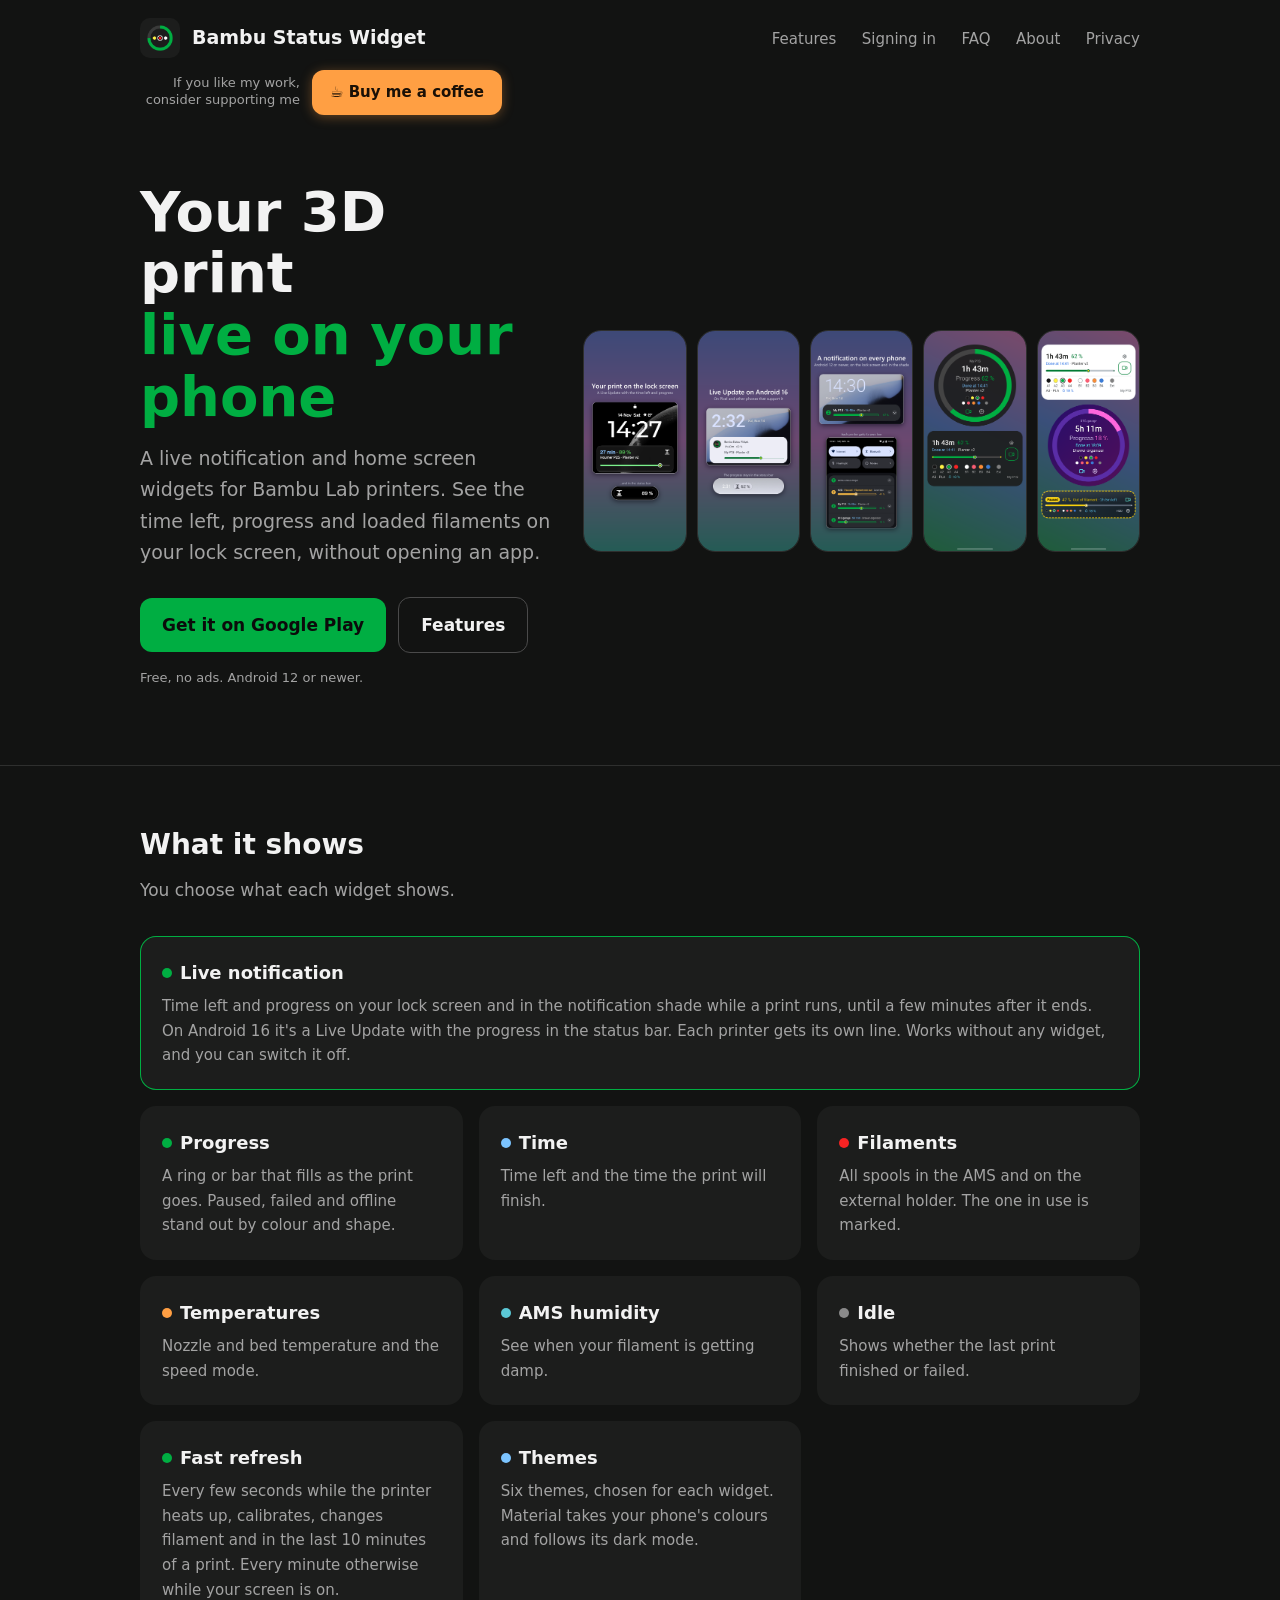
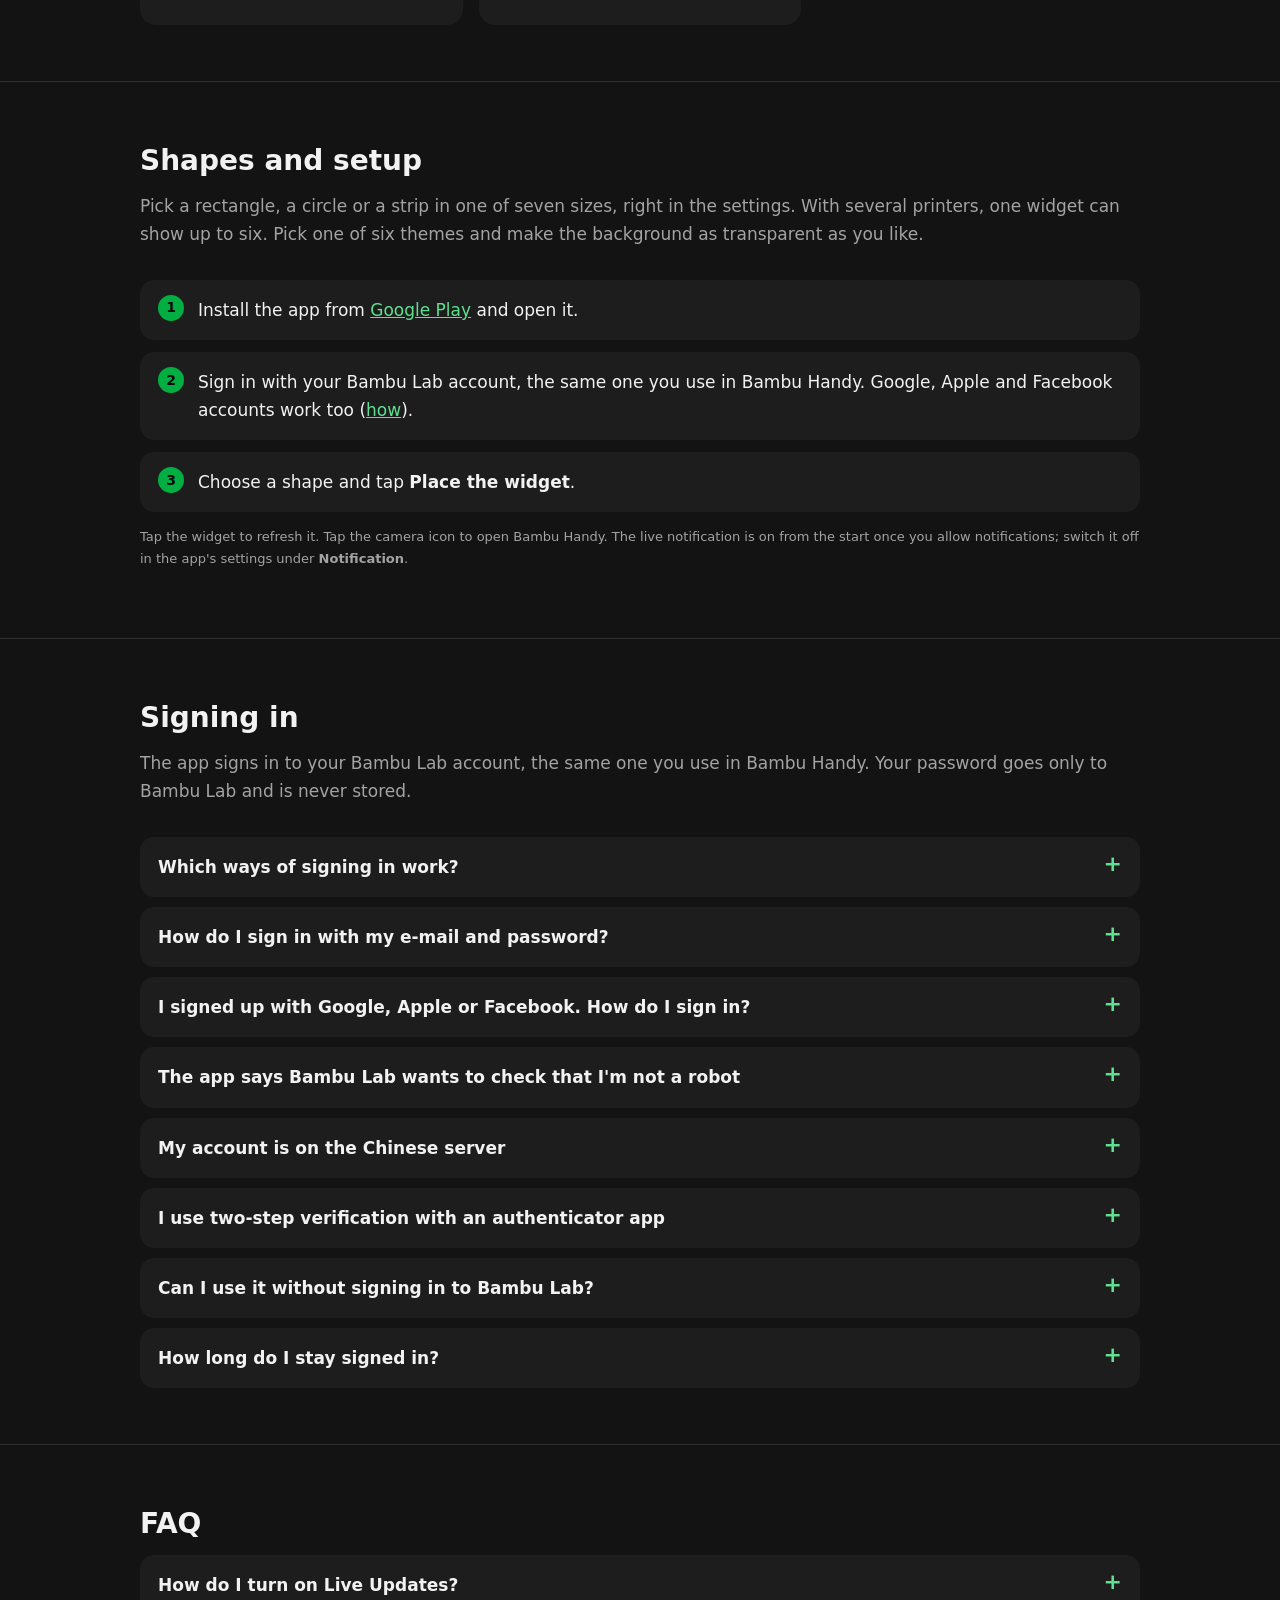
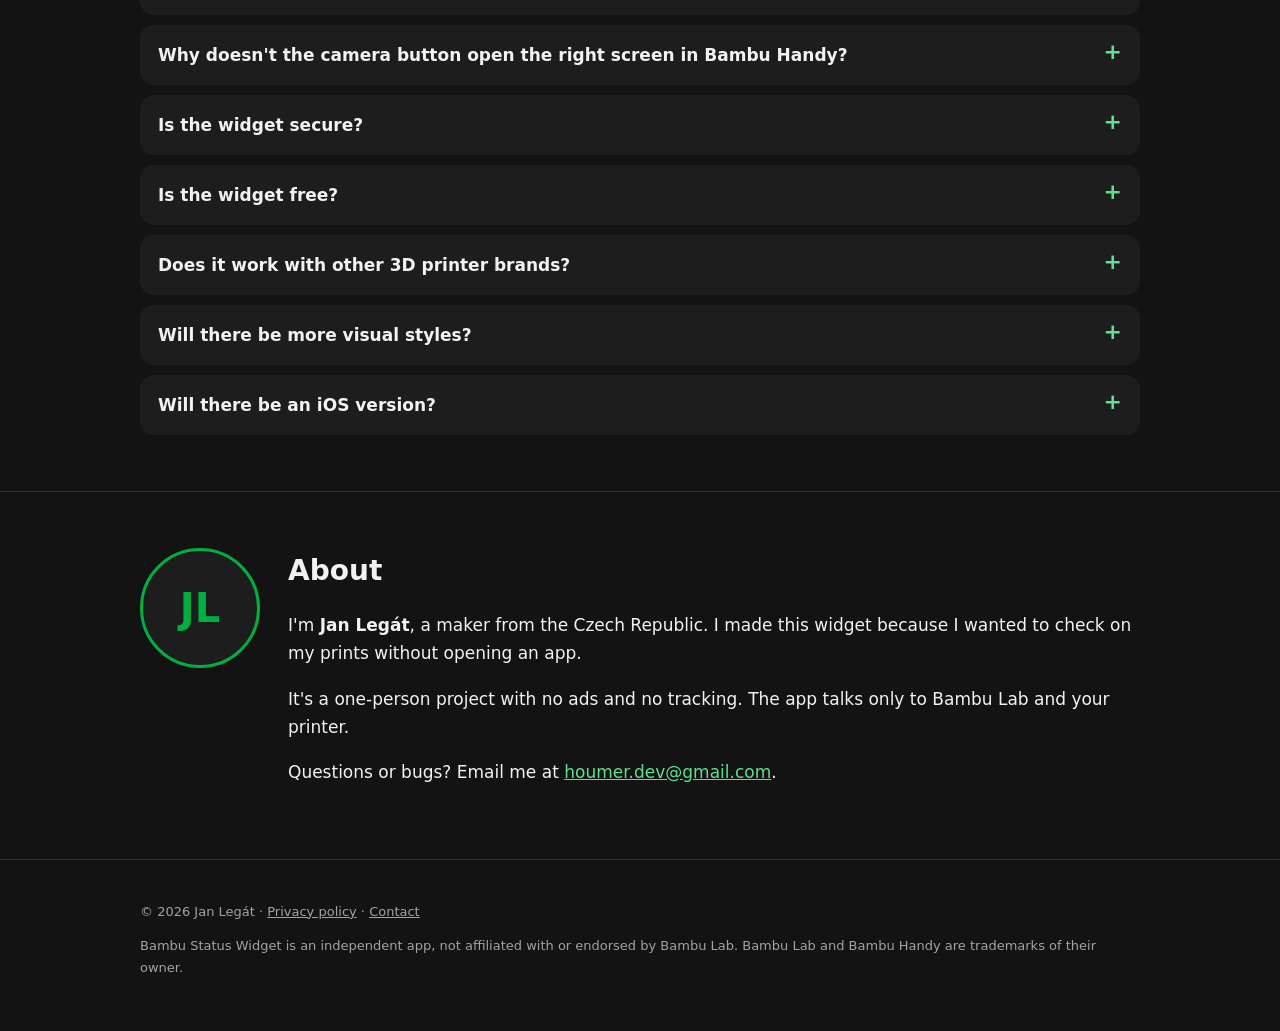
==== index.html @ a1501db0 "Add Signing in FAQ: password, Google/Apple/Facebook code, robot check, China server, home Wi-Fi Co-A" ====
<!doctype html>
<html lang="en">
<head>
  <meta charset="utf-8">
  <meta name="viewport" content="width=device-width, initial-scale=1">
  <title>Bambu Status Widget | Android widget for Bambu Lab printers</title>
  <meta name="description" content="Follow your Bambu Lab print live on your Android lock screen and home screen: time left, progress, filaments and AMS humidity.">
  <link rel="icon" href="assets/icon.png">
  <link rel="stylesheet" href="style.css">
</head>
<body>
  <div class="wrap">
    <header class="top">
      <a class="brand" href="#"><img src="assets/icon.png" alt="">Bambu Status Widget</a>
      <nav>
        <a href="#features">Features</a>
        <a href="#sign-in">Signing in</a>
        <a href="#faq">FAQ</a>
        <a href="#about">About</a>
        <a href="privacy.html">Privacy</a>
      </nav>
      <div class="support">
        <span>If you like my work, consider supporting me</span>
        <a class="coffee" href="https://ko-fi.com/houmer" title="Ko-fi: pay by card or PayPal, no account needed">☕ Buy me a coffee</a>
      </div>
    </header>

    <div class="hero">
      <div>
        <h1>Your 3D print<br><span>live on your phone</span></h1>
        <p class="lead">A live notification and home screen widgets for Bambu Lab printers. See the time left, progress and loaded filaments on your lock screen, without opening an app.</p>
        <div class="badge-row">
          <a class="btn" href="https://play.google.com/store/apps/details?id=app.bambuwidget">Get it on Google Play</a>
          <a class="btn ghost" href="#features">Features</a>
        </div>
        <p class="note">Free, no ads. Android 12 or newer.</p>
      </div>
      <div class="shots">
        <img src="assets/screen-1.png" alt="Lock screen with a Live Update: time left, percent, printer and job name, and a progress bar; the percent also shows in the status bar">
        <img src="assets/screen-2.png" alt="Live Update on an Android 16 Pixel lock screen, and the percent in the status bar">
        <img src="assets/screen-3.png" alt="The notification on a lock screen, and the notification shade with a line for each printing printer">
        <img src="assets/screen-4.png" alt="Round widget with a progress ring, time left and filament dots, and a rectangle widget with AMS slots and humidity">
        <img src="assets/screen-7.png" alt="Daylight rectangle widget, Neon round widget and a paused strip in Liquid">
      </div>
    </div>
  </div>

  <section id="features">
    <div class="wrap">
      <h2>What it shows</h2>
      <p class="sub">You choose what each widget shows.</p>
      <div class="grid">
        <div class="card wide"><h3><span class="dot" style="background:var(--green)"></span>Live notification</h3><p>Time left and progress on your lock screen and in the notification shade while a print runs, until a few minutes after it ends. On Android 16 it's a Live Update with the progress in the status bar. Each printer gets its own line. Works without any widget, and you can switch it off.</p></div>
        <div class="card"><h3><span class="dot" style="background:var(--green)"></span>Progress</h3><p>A ring or bar that fills as the print goes. Paused, failed and offline stand out by colour and shape.</p></div>
        <div class="card"><h3><span class="dot" style="background:var(--blue)"></span>Time</h3><p>Time left and the time the print will finish.</p></div>
        <div class="card"><h3><span class="dot" style="background:#f72323"></span>Filaments</h3><p>All spools in the AMS and on the external holder. The one in use is marked.</p></div>
        <div class="card"><h3><span class="dot" style="background:var(--orange)"></span>Temperatures</h3><p>Nozzle and bed temperature and the speed mode.</p></div>
        <div class="card"><h3><span class="dot" style="background:var(--cyan)"></span>AMS humidity</h3><p>See when your filament is getting damp.</p></div>
        <div class="card"><h3><span class="dot" style="background:#8a8a8a"></span>Idle</h3><p>Shows whether the last print finished or failed.</p></div>
        <div class="card"><h3><span class="dot" style="background:var(--green)"></span>Fast refresh</h3><p>Every few seconds while the printer heats up, calibrates, changes filament and in the last 10 minutes of a print. Every minute otherwise while your screen is on.</p></div>
        <div class="card"><h3><span class="dot" style="background:var(--blue)"></span>Themes</h3><p>Six themes, chosen for each widget. Material takes your phone's colours and follows its dark mode.</p></div>
      </div>
    </div>
  </section>

  <section>
    <div class="wrap">
      <h2>Shapes and setup</h2>
      <p class="sub">Pick a rectangle, a circle or a strip in one of seven sizes, right in the settings. With several printers, one widget can show up to six. Pick one of six themes and make the background as transparent as you like.</p>
      <ol class="steps">
        <li>Install the app from <a href="https://play.google.com/store/apps/details?id=app.bambuwidget">Google Play</a> and open it.</li>
        <li>Sign in with your Bambu Lab account, the same one you use in Bambu Handy. Google, Apple and Facebook accounts work too (<a href="#sign-in">how</a>).</li>
        <li>Choose a shape and tap <b>Place the widget</b>.</li>
      </ol>
      <p class="note">Tap the widget to refresh it. Tap the camera icon to open Bambu Handy. The live notification is on from the start once you allow notifications; switch it off in the app's settings under <b>Notification</b>.</p>
    </div>
  </section>

  <section id="sign-in">
    <div class="wrap">
      <h2>Signing in</h2>
      <p class="sub">The app signs in to your Bambu Lab account, the same one you use in Bambu Handy. Your password goes only to Bambu Lab and is never stored.</p>
      <div class="faq">
        <details>
          <summary>Which ways of signing in work?</summary>
          <p>All Bambu Lab accounts work:</p>
          <ul>
            <li>an account with an e-mail and password,</li>
            <li>an account made with Google, Apple or Facebook (you sign in with a code sent by e-mail),</li>
            <li>an account on the Chinese server (bambulab.cn).</li>
          </ul>
          <p>You can also skip the account and connect straight to your printer over your home Wi-Fi.</p>
        </details>
        <details>
          <summary>How do I sign in with my e-mail and password?</summary>
          <p>Enter your account e-mail and password and tap <b>Sign in</b>. Sometimes Bambu Lab also sends a verification code to your e-mail. Enter it in the field that appears and tap <b>Sign in</b> again.</p>
        </details>
        <details>
          <summary>I signed up with Google, Apple or Facebook. How do I sign in?</summary>
          <p>Enter the e-mail of your Bambu Lab account and leave the password empty. Tap <b>Sign in</b> and Bambu Lab sends a code to that e-mail. Enter the code and tap <b>Sign in</b> again. No code? Check your spam folder or tap <b>Resend code</b>.</p>
          <p>If you used Apple's <i>Hide My Email</i>, your account e-mail is the one ending in privaterelay.appleid.com. The code still arrives in your normal inbox.</p>
        </details>
        <details>
          <summary>The app says Bambu Lab wants to check that I'm not a robot</summary>
          <p>Bambu Lab sometimes asks for this check after several sign-ins, and only their own page can show it. Tap <b>Sign in on Bambu Lab's page</b> and sign in there; it brings you back to the app when you're done. The check usually stops by itself after a few hours, too.</p>
          <p>The Google, Apple and Facebook buttons don't work on that page inside an app. If your account was made with one of them, open <a href="https://bambulab.com">bambulab.com</a> in your browser, sign in the usual way and set a password in your account settings. Then sign in on Bambu Lab's page with your e-mail and that password.</p>
        </details>
        <details>
          <summary>My account is on the Chinese server</summary>
          <p>Tick <b>Account on the Chinese server (bambulab.cn)</b> before you tap <b>Sign in</b>.</p>
        </details>
        <details>
          <summary>I use two-step verification with an authenticator app</summary>
          <p>The app doesn't support authenticator codes yet. Until it does, you can connect over your home Wi-Fi instead (see below).</p>
        </details>
        <details>
          <summary>Can I use it without signing in to Bambu Lab?</summary>
          <p>Yes. Open <b>Printer IP and access code</b> in the app and enter your printer's IP address, serial number and access code. You'll find the IP and access code on the printer under <b>Settings → WLAN</b>. Then tap <b>Save backup and test</b>.</p>
          <p>The widget then updates only when your phone is on the same Wi-Fi as the printer. If you're signed in too, this is a backup for when the cloud can't be reached.</p>
        </details>
        <details>
          <summary>How long do I stay signed in?</summary>
          <p>About three months. When Bambu Lab's sign-in runs out, the app asks you to sign in again. The sign-in token stays encrypted on your phone, and <b>Sign out</b> removes it together with your printer details.</p>
        </details>
      </div>
    </div>
  </section>

  <section id="faq">
    <div class="wrap">
      <h2>FAQ</h2>
      <div class="faq">
        <details>
          <summary>How do I turn on Live Updates?</summary>
          <p>Live Updates need Android 16 and a phone that shows them. Open the phone's settings, then <b>Notifications</b>, <b>Bambu Status Widget</b>, and allow <b>Live Updates</b> (the name differs a little between phone makers). Other phones get the regular live notification.</p>
        </details>
        <details>
          <summary>Why doesn't the camera button open the right screen in Bambu Handy?</summary>
          <p>Open the Bambu Handy settings and set <b>Home Page</b> to <b>Devices</b>.</p>
        </details>
        <details>
          <summary>Is the widget secure?</summary>
          <p>Yes. You sign in to Bambu Lab, just as in Bambu Handy. Your password goes only to Bambu Lab and is never stored. The app keeps only the sign-in token that Bambu Lab sends back, and it is encrypted on your phone. Nothing is sent to me or anyone else.</p>
        </details>
        <details>
          <summary>Is the widget free?</summary>
          <p>Yes, and it will stay free. If you like it, please consider supporting further development.</p>
          <p><a class="coffee" href="https://ko-fi.com/houmer" title="Ko-fi: pay by card or PayPal, no account needed">☕ Buy me a coffee</a></p>
        </details>
        <details>
          <summary>Does it work with other 3D printer brands?</summary>
          <p>No, the widget is made only for Bambu Lab printers.</p>
        </details>
        <details>
          <summary>Will there be more visual styles?</summary>
          <p>There are six themes now: Classic, Daylight, Material, Liquid, Neon and Candy. Material uses your phone's own colours; Material and Liquid (frosted glass) follow the phone's dark mode.</p>
        </details>
        <details>
          <summary>Will there be an iOS version?</summary>
          <p>No, sorry.</p>
        </details>
      </div>
    </div>
  </section>

  <section id="about">
    <div class="wrap about">
      <!-- Replace the initials with a photo: <img class="avatar" src="assets/jan.jpg" alt="Jan Legát"> -->
      <div class="avatar" aria-hidden="true">JL</div>
      <div>
        <h2>About</h2>
        <p>I'm <b>Jan Legát</b>, a maker from the Czech Republic. I made this widget because I wanted to check on my prints without opening an app.</p>
        <p>It's a one-person project with no ads and no tracking. The app talks only to Bambu Lab and your printer.</p>
        <p>Questions or bugs? Email me at <a href="mailto:houmer.dev@gmail.com">houmer.dev@gmail.com</a>.</p>
      </div>
    </div>
  </section>

  <footer>
    <div class="wrap">
      <p>© 2026 Jan Legát · <a href="privacy.html">Privacy policy</a> · <a href="mailto:houmer.dev@gmail.com">Contact</a></p>
      <p>Bambu Status Widget is an independent app, not affiliated with or endorsed by Bambu Lab. Bambu Lab and Bambu Handy are trademarks of their owner.</p>
    </div>
  </footer>
</body>
</html>
---- style.css ----
:root {
  --bg: #121312;
  --card: #1c1d1c;
  --line: #2e2f2e;
  --text: #f2f2f2;
  --dim: #a3a3a3;
  --green: #00ae42;
  --green-soft: #5ee08f;
  --blue: #7cc4ff;
  --orange: #ff9f43;
  --cyan: #5bc8d6;
}

* { box-sizing: border-box; }

body {
  margin: 0;
  background: var(--bg);
  color: var(--text);
  font: 17px/1.65 system-ui, -apple-system, "Segoe UI", Roboto, sans-serif;
}

a { color: var(--green-soft); }

.wrap { max-width: 1040px; margin: 0 auto; padding: 0 20px; }

header.top {
  display: flex; align-items: center; justify-content: space-between;
  padding: 18px 0;
}
.brand { display: flex; align-items: center; gap: 12px; font-weight: 600; font-size: 19px; color: var(--text); text-decoration: none; white-space: nowrap; }
nav { white-space: nowrap; margin-left: auto; }
header.top { gap: 12px 28px; flex-wrap: wrap; }
.support { display: flex; align-items: center; gap: 12px; }
.support span { font-size: 13px; line-height: 1.3; color: var(--dim); max-width: 160px; text-align: right; }
.coffee {
  display: inline-block; white-space: nowrap; padding: 10px 18px; border-radius: 12px;
  background: var(--orange); color: #1a1006; font-weight: 700; font-size: 15px; text-decoration: none;
  box-shadow: 0 2px 12px rgba(255, 159, 67, 0.35);
}
.coffee:hover { background: #ffb366; }
.brand img { width: 40px; height: 40px; border-radius: 10px; }
nav a { color: var(--dim); text-decoration: none; margin-left: 20px; font-size: 15px; }
nav a:hover { color: var(--text); }

.hero {
  display: grid; grid-template-columns: 0.85fr 1.15fr; gap: 32px; align-items: center;
  padding: 48px 0 64px;
}
.hero h1 { font-size: clamp(36px, 6vw, 56px); line-height: 1.1; margin: 0 0 16px; }
.hero h1 span { color: var(--green); }
.hero p.lead { color: var(--dim); font-size: 19px; margin: 0 0 28px; }
.badge-row { display: flex; flex-wrap: wrap; gap: 12px; align-items: center; }
.btn {
  display: inline-block; padding: 13px 22px; border-radius: 12px;
  background: var(--green); color: #0b0b0b; font-weight: 600; text-decoration: none;
}
.btn.ghost { background: transparent; color: var(--text); border: 1px solid #4a4a4a; }
.note { font-size: 13px; color: var(--dim); margin-top: 14px; }

.shots { display: flex; gap: 10px; justify-content: center; }
.shots img {
  width: 23.5%; max-width: 180px; min-width: 0; border-radius: 18px;
  border: 1px solid var(--line);
}

section { padding: 56px 0; border-top: 1px solid var(--line); }
section h2 { font-size: 28px; margin: 0 0 8px; }
section p.sub { color: var(--dim); margin: 0 0 32px; }

.grid { display: grid; grid-template-columns: repeat(3, 1fr); gap: 16px; }
.card { background: var(--card); border-radius: 16px; padding: 22px; }
.card h3 { margin: 0 0 6px; font-size: 18px; }
.card p { margin: 0; color: var(--dim); font-size: 15px; }
.dot { display: inline-block; width: 10px; height: 10px; border-radius: 50%; margin-right: 8px; vertical-align: 1px; }

.steps { counter-reset: s; list-style: none; padding: 0; margin: 0; display: grid; gap: 12px; }
.steps li { counter-increment: s; background: var(--card); border-radius: 14px; padding: 16px 18px 16px 58px; position: relative; }
.steps li::before {
  content: counter(s); position: absolute; left: 18px; top: 15px;
  width: 26px; height: 26px; border-radius: 50%; background: var(--green); color: #0b0b0b;
  font-weight: 700; font-size: 14px; display: grid; place-items: center;
}

.about { display: grid; grid-template-columns: 120px 1fr; gap: 28px; align-items: start; }
.avatar {
  width: 120px; height: 120px; border-radius: 50%; background: var(--card);
  display: grid; place-items: center; font-size: 40px; font-weight: 700; color: var(--green);
  border: 3px solid var(--green);
}

footer { border-top: 1px solid var(--line); padding: 28px 0 40px; color: var(--dim); font-size: 13px; }
footer a { color: var(--dim); }

/* Privacy page */
.doc { max-width: 760px; padding: 24px 0 64px; }
.doc h1 { font-size: 36px; margin: 8px 0 4px; }
.doc h2 { font-size: 21px; margin: 32px 0 6px; }
.doc table { width: 100%; border-collapse: collapse; font-size: 15px; }
.doc th, .doc td { text-align: left; vertical-align: top; padding: 10px 12px; border-bottom: 1px solid var(--line); }
.doc th { color: var(--dim); font-weight: 600; }

@media (max-width: 760px) {
  .hero { grid-template-columns: 1fr; padding-top: 24px; }
  /* Four screenshots: two by two, so they stay readable on a phone */
  .shots { flex-wrap: wrap; }
  .shots img { width: 47%; max-width: 220px; }
  .grid { grid-template-columns: 1fr; }
  .about { grid-template-columns: 1fr; }
  nav a { margin-left: 12px; font-size: 14px; }
  .brand img { width: 34px; height: 34px; }
}

/* Join-the-test page */
.join p.sub { color: var(--dim); margin: 0 0 20px; }
.tip { background: var(--card); border-left: 4px solid var(--green); border-radius: 10px; padding: 12px 16px; font-size: 15px; }
.join-steps { list-style: none; padding: 0; margin: 24px 0; display: grid; gap: 14px; }
.join-steps li { background: var(--card); border-radius: 16px; padding: 18px 20px 20px; }
.join-steps h2 { margin: 0 0 4px; font-size: 19px; }
.join-steps p { margin: 0 0 14px; color: var(--dim); font-size: 15px; }
.join-steps .btn { display: block; text-align: center; }

/* Narrow phones: the menu goes under the name instead of running off the screen */
@media (max-width: 480px) {
  header.top { row-gap: 10px; }
  nav { margin-left: 0; }
  nav a:first-child { margin-left: 0; }
}
/* Below desktop width the support line gets its own row under the menu */
@media (max-width: 1000px) {
  .support { width: 100%; justify-content: flex-end; }
  .support span { max-width: none; }
}
@media (max-width: 480px) {
  .support { flex-direction: column; align-items: flex-start; gap: 8px; }
  .support span { text-align: left; }
  .doc table { font-size: 13px; }
  .doc th, .doc td { padding: 8px 5px; overflow-wrap: anywhere; hyphens: auto; }
}
.join-shots { margin: 4px 0 24px; justify-content: flex-start; }
.join-shots img { max-width: 220px; }
.join-shots a { width: 18.6%; max-width: 190px; }
.join-shots a img { width: 100%; max-width: none; display: block; }
.shots-note { margin: -16px 0 20px; }
@media (max-width: 760px) { .join-shots a { width: 31%; max-width: 220px; } }

/* FAQ: questions that open on tap */
.faq { display: grid; gap: 10px; }
.faq details { background: var(--card); border-radius: 14px; padding: 4px 18px; }
.faq summary { cursor: pointer; font-weight: 600; padding: 12px 0; list-style: none; display: flex; justify-content: space-between; gap: 16px; }
.faq summary::-webkit-details-marker { display: none; }
.faq summary::after { content: "+"; color: var(--green-soft); font-size: 22px; line-height: 1; }
.faq details[open] summary::after { content: "−"; }
.faq details p { margin: 0 0 14px; color: var(--dim); }
.faq details ul { margin: 0 0 14px; padding-left: 20px; color: var(--dim); }
.faq details li { margin: 2px 0; }

/* 1.0.8: the live notification card spans the grid */
.card.wide { grid-column: 1 / -1; box-shadow: inset 0 0 0 1px var(--green); }
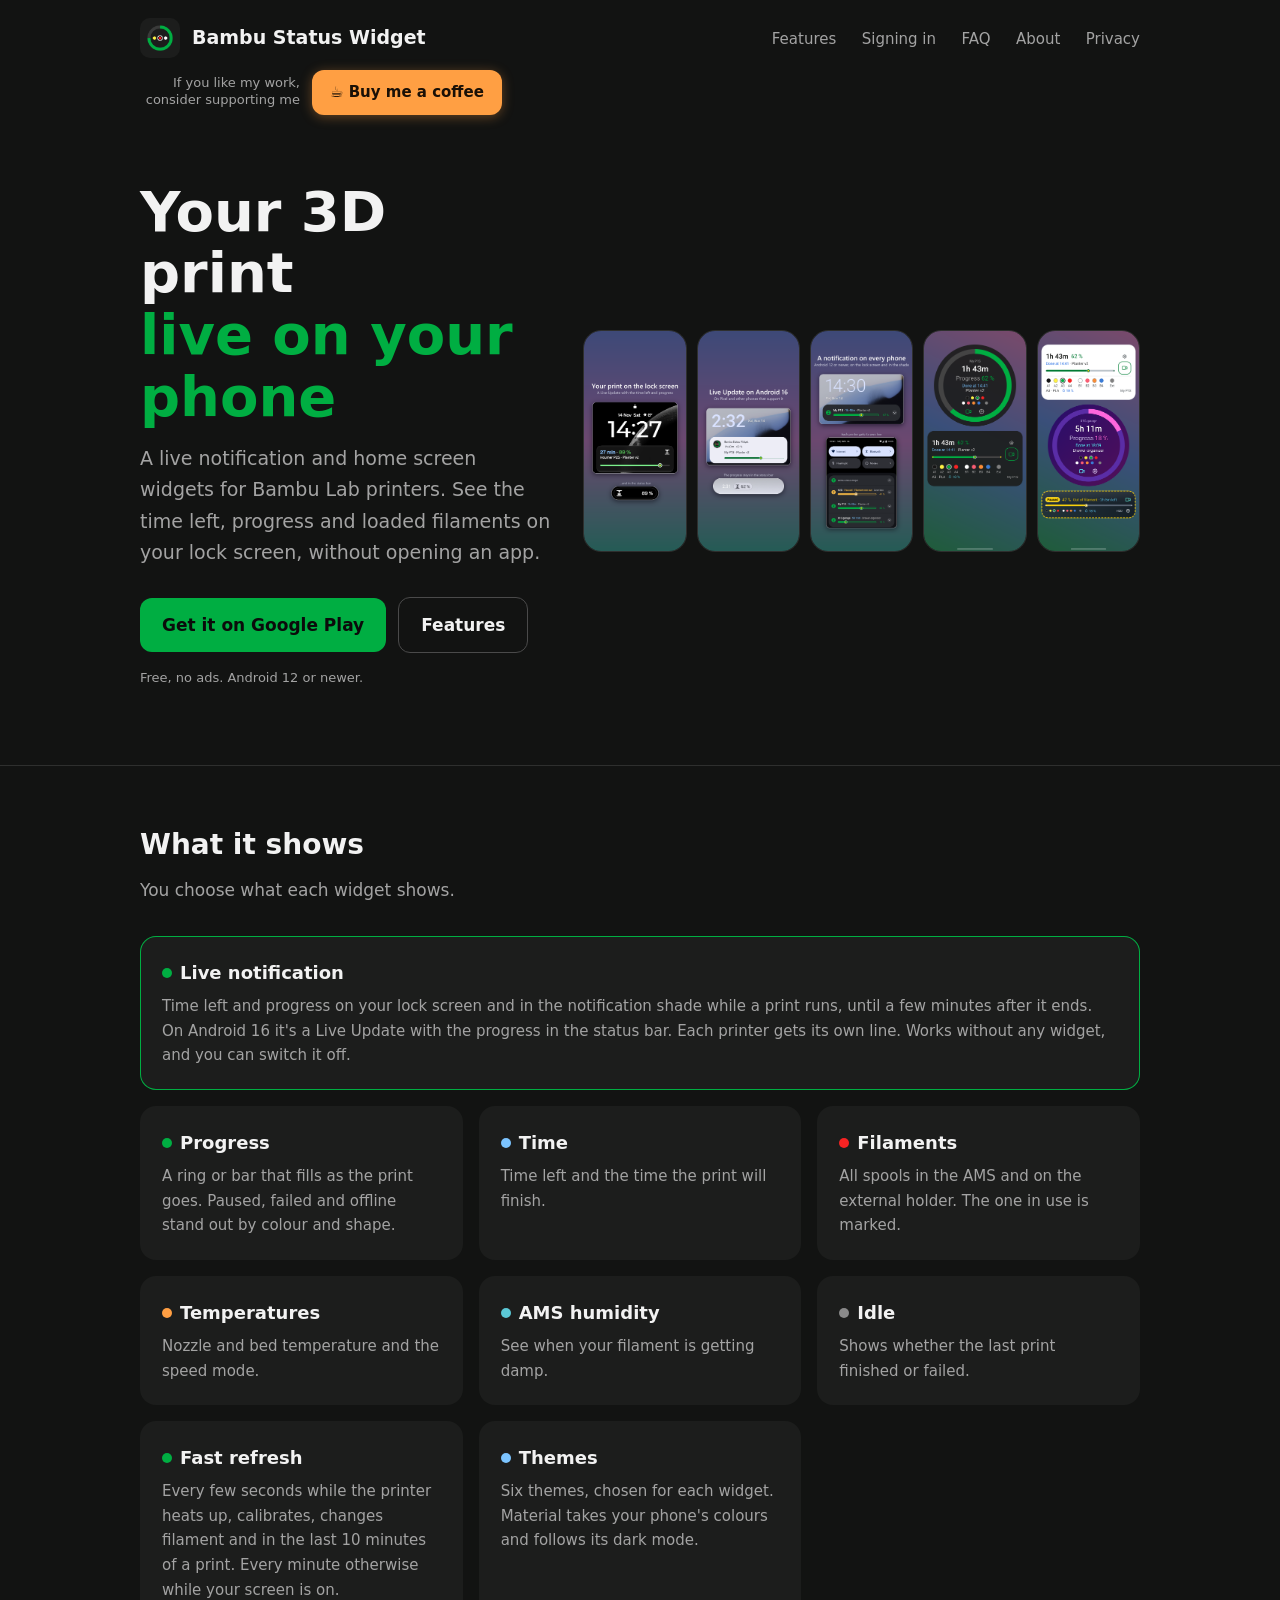
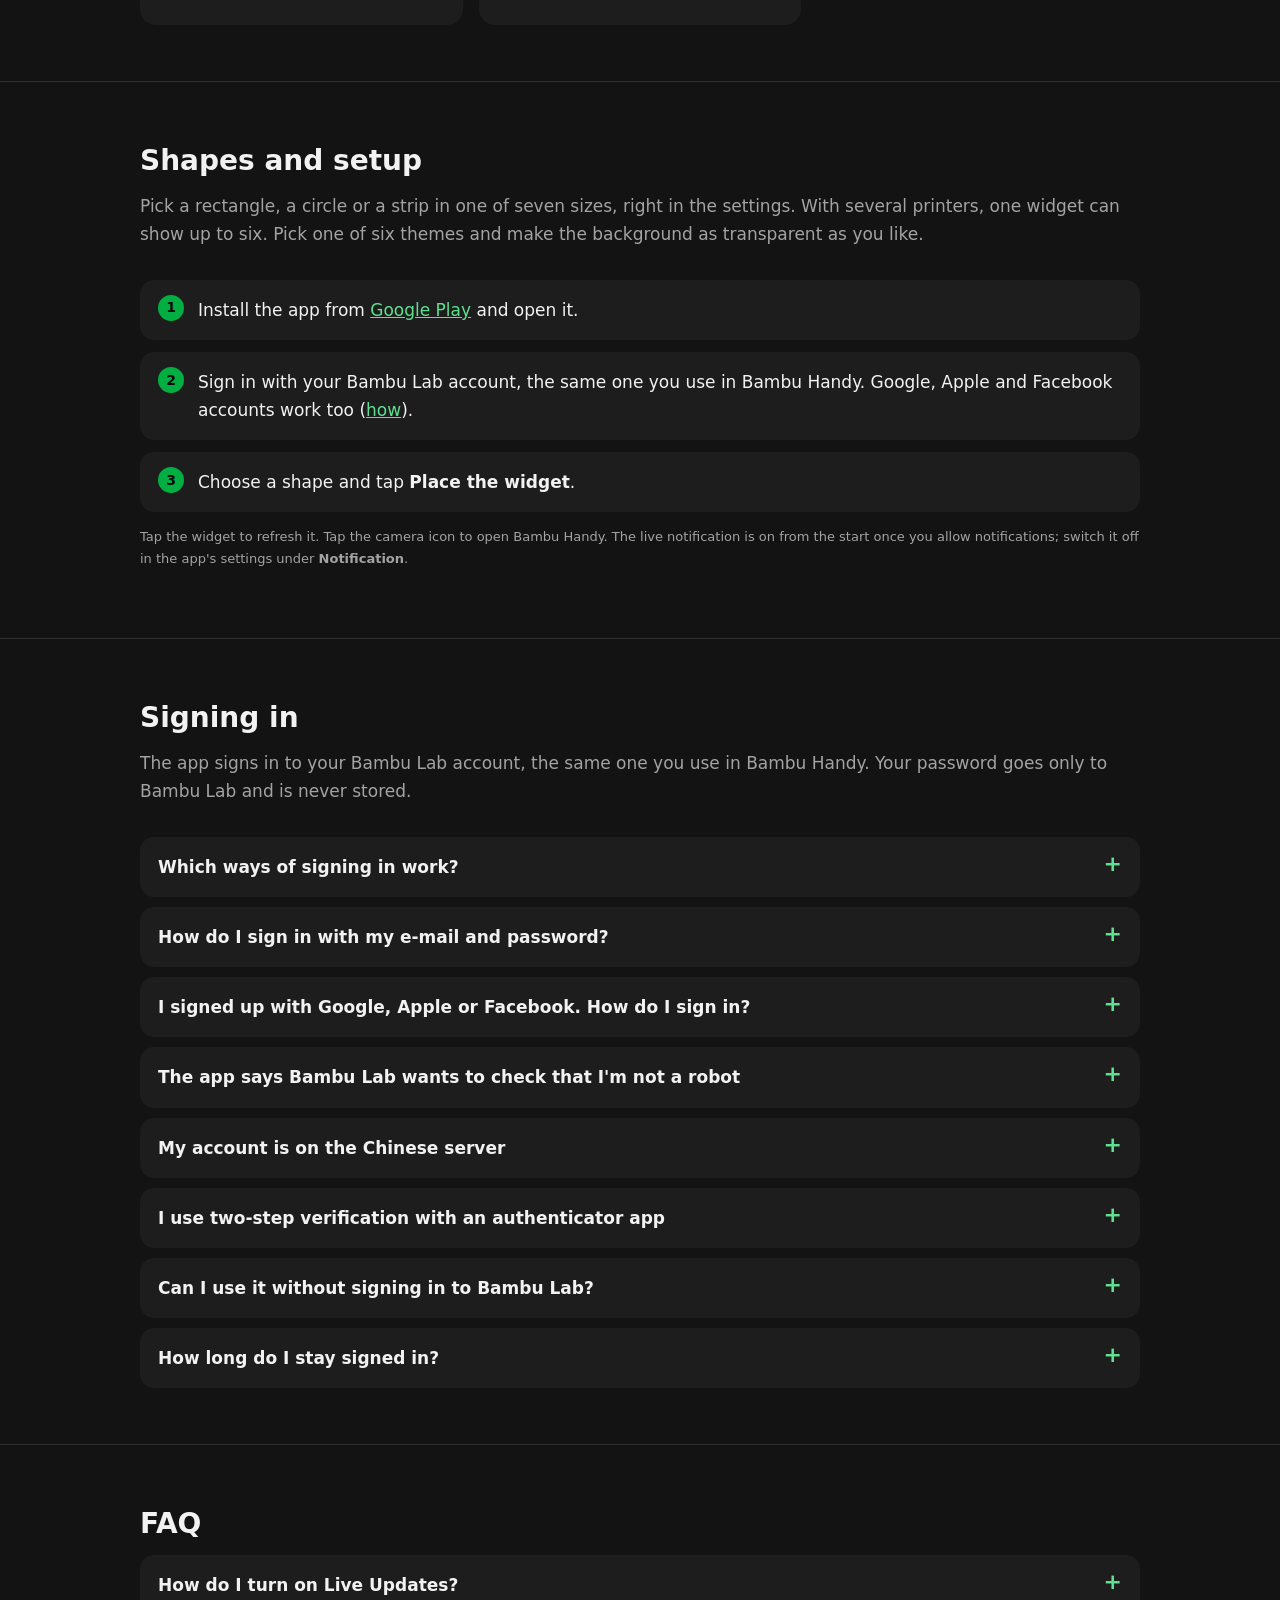
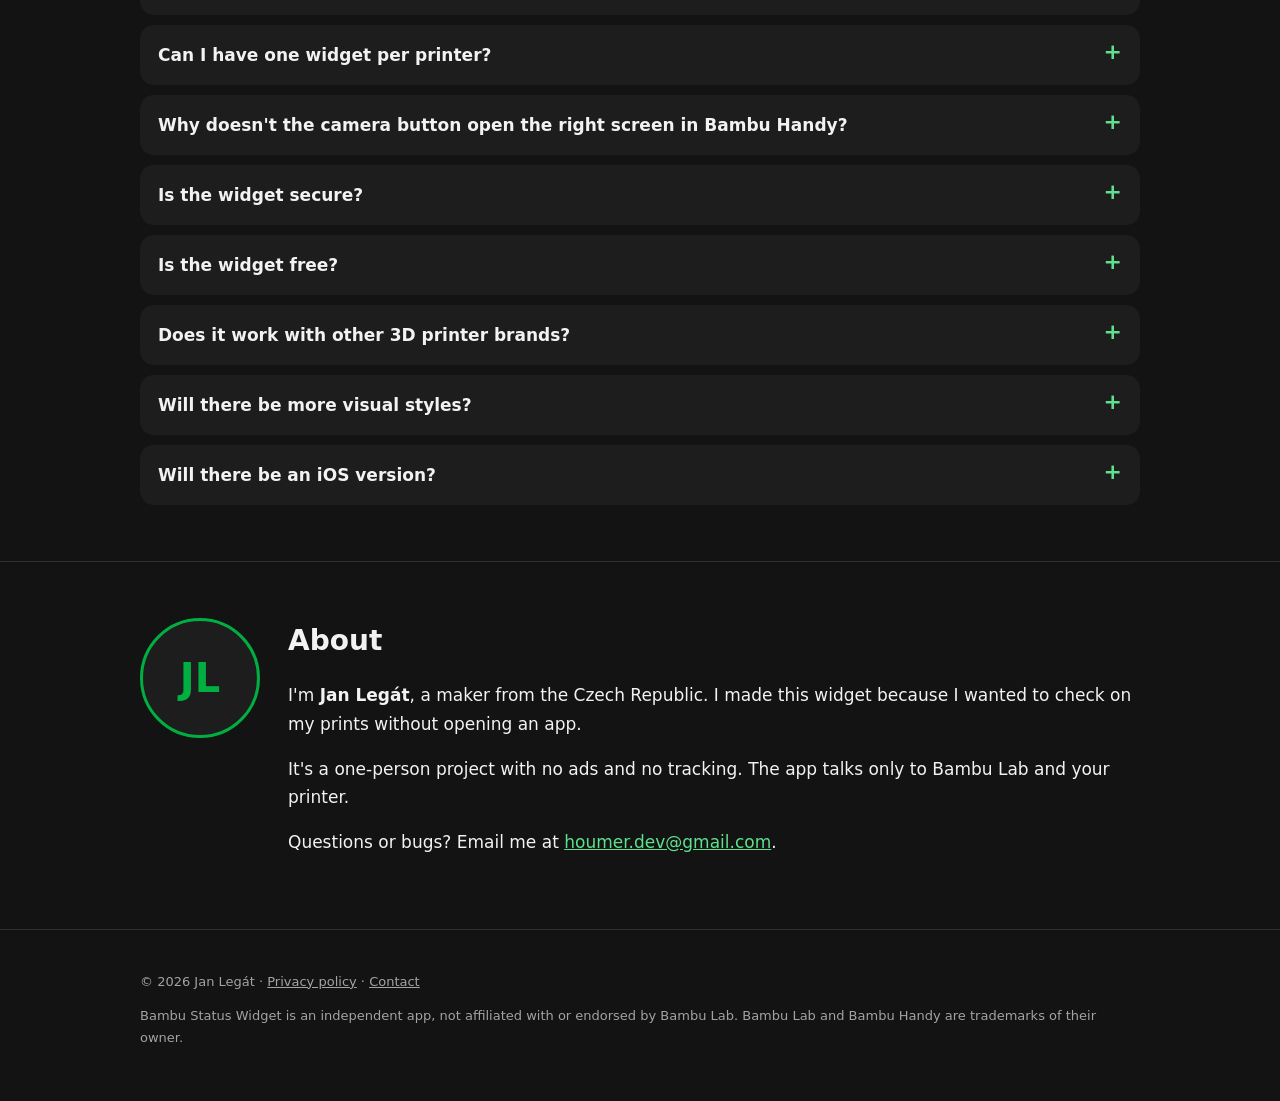
==== commit e8d68358: "FAQ: one widget per printer Co-Authored-By: Claude Opus 5.5 <noreply@anthropic.com>" ====
--- a/index.html
+++ b/index.html
@@ -135,6 +135,11 @@
           <p>Live Updates need Android 16 and a phone that shows them. Open the phone's settings, then <b>Notifications</b>, <b>Bambu Status Widget</b>, and allow <b>Live Updates</b> (the name differs a little between phone makers). Other phones get the regular live notification.</p>
         </details>
         <details>
+          <summary>Can I have one widget per printer?</summary>
+          <p>Yes. Every widget can show a different printer, so you can put your main printer on one home screen page and another printer on the next. Place a widget, tap the gear on it (or long-press it and choose edit) and tap the printer it should show. Then place a second widget and pick the other printer.</p>
+          <p>If you place the widget with <b>Place the widget</b> in the app, it asks which printer right away. To see several printers in one widget, use <b>Multiple printers</b> instead.</p>
+        </details>
+        <details>
           <summary>Why doesn't the camera button open the right screen in Bambu Handy?</summary>
           <p>Open the Bambu Handy settings and set <b>Home Page</b> to <b>Devices</b>.</p>
         </details>
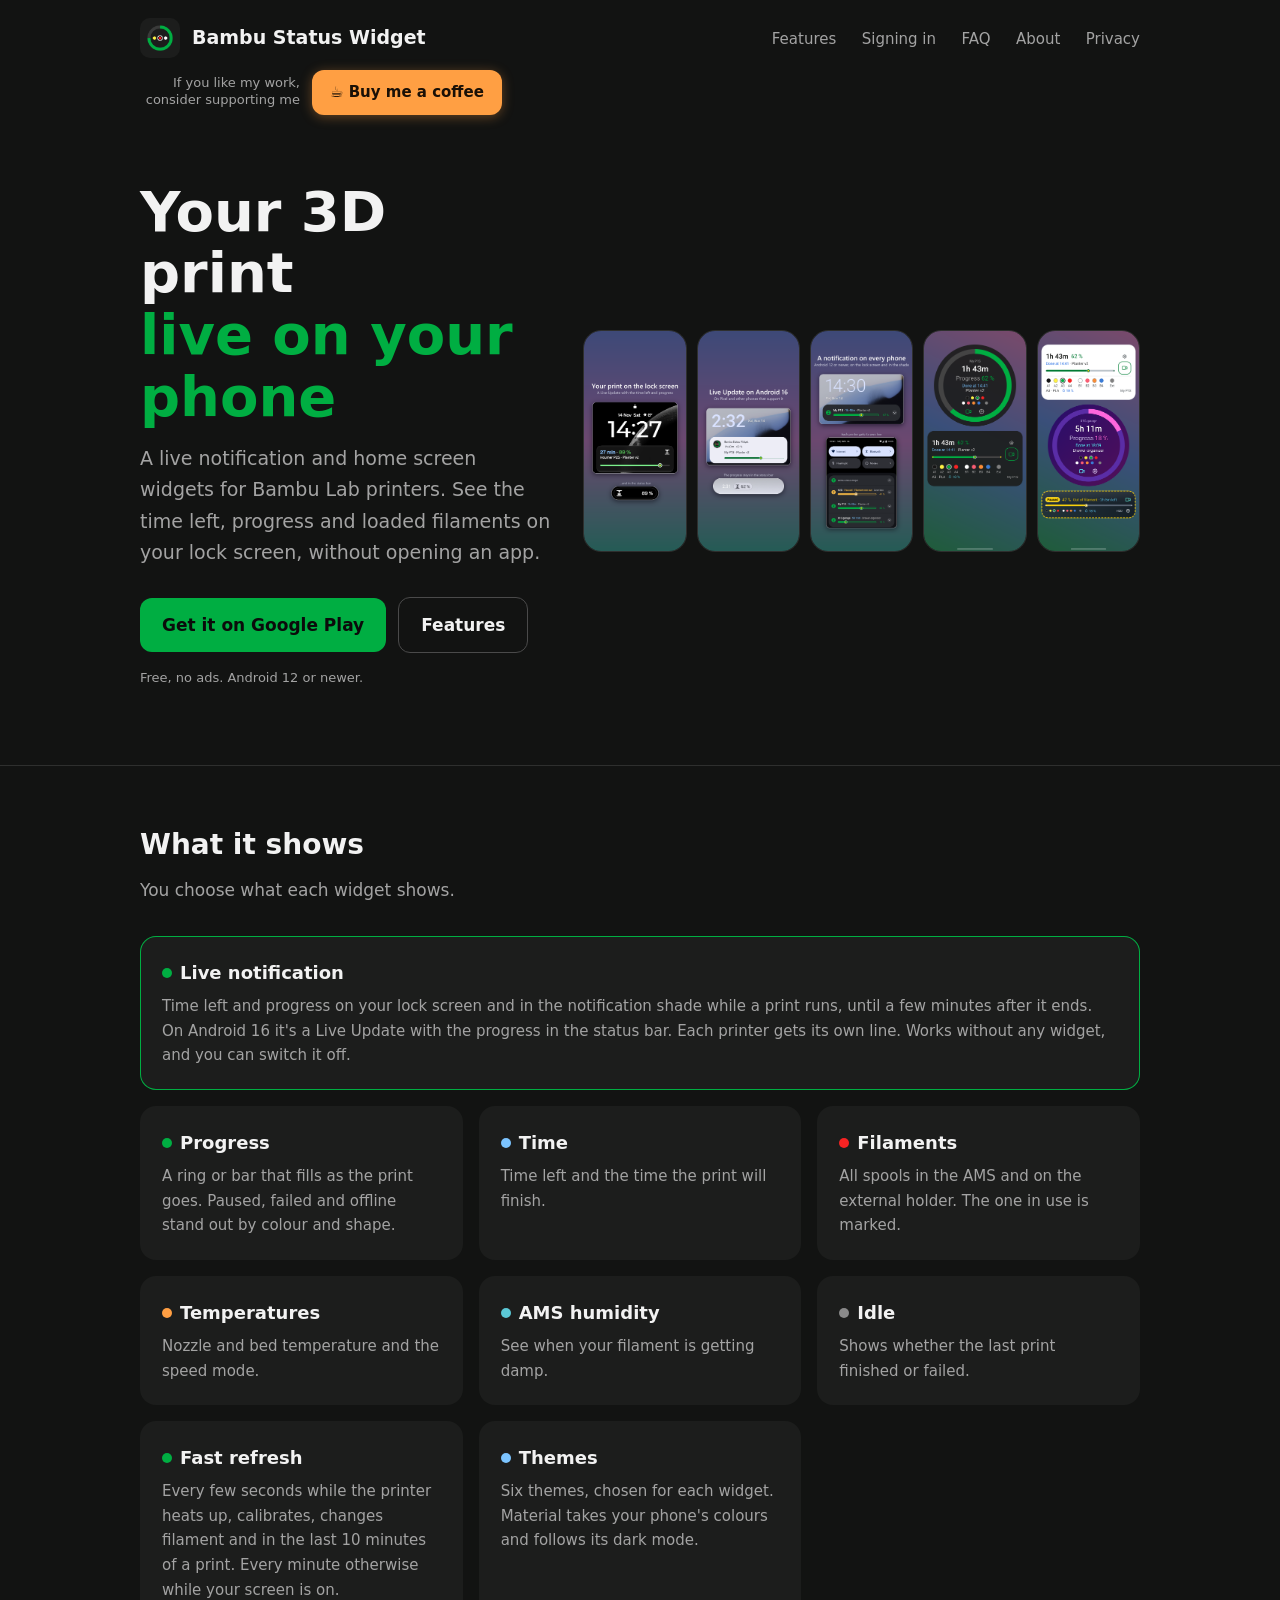
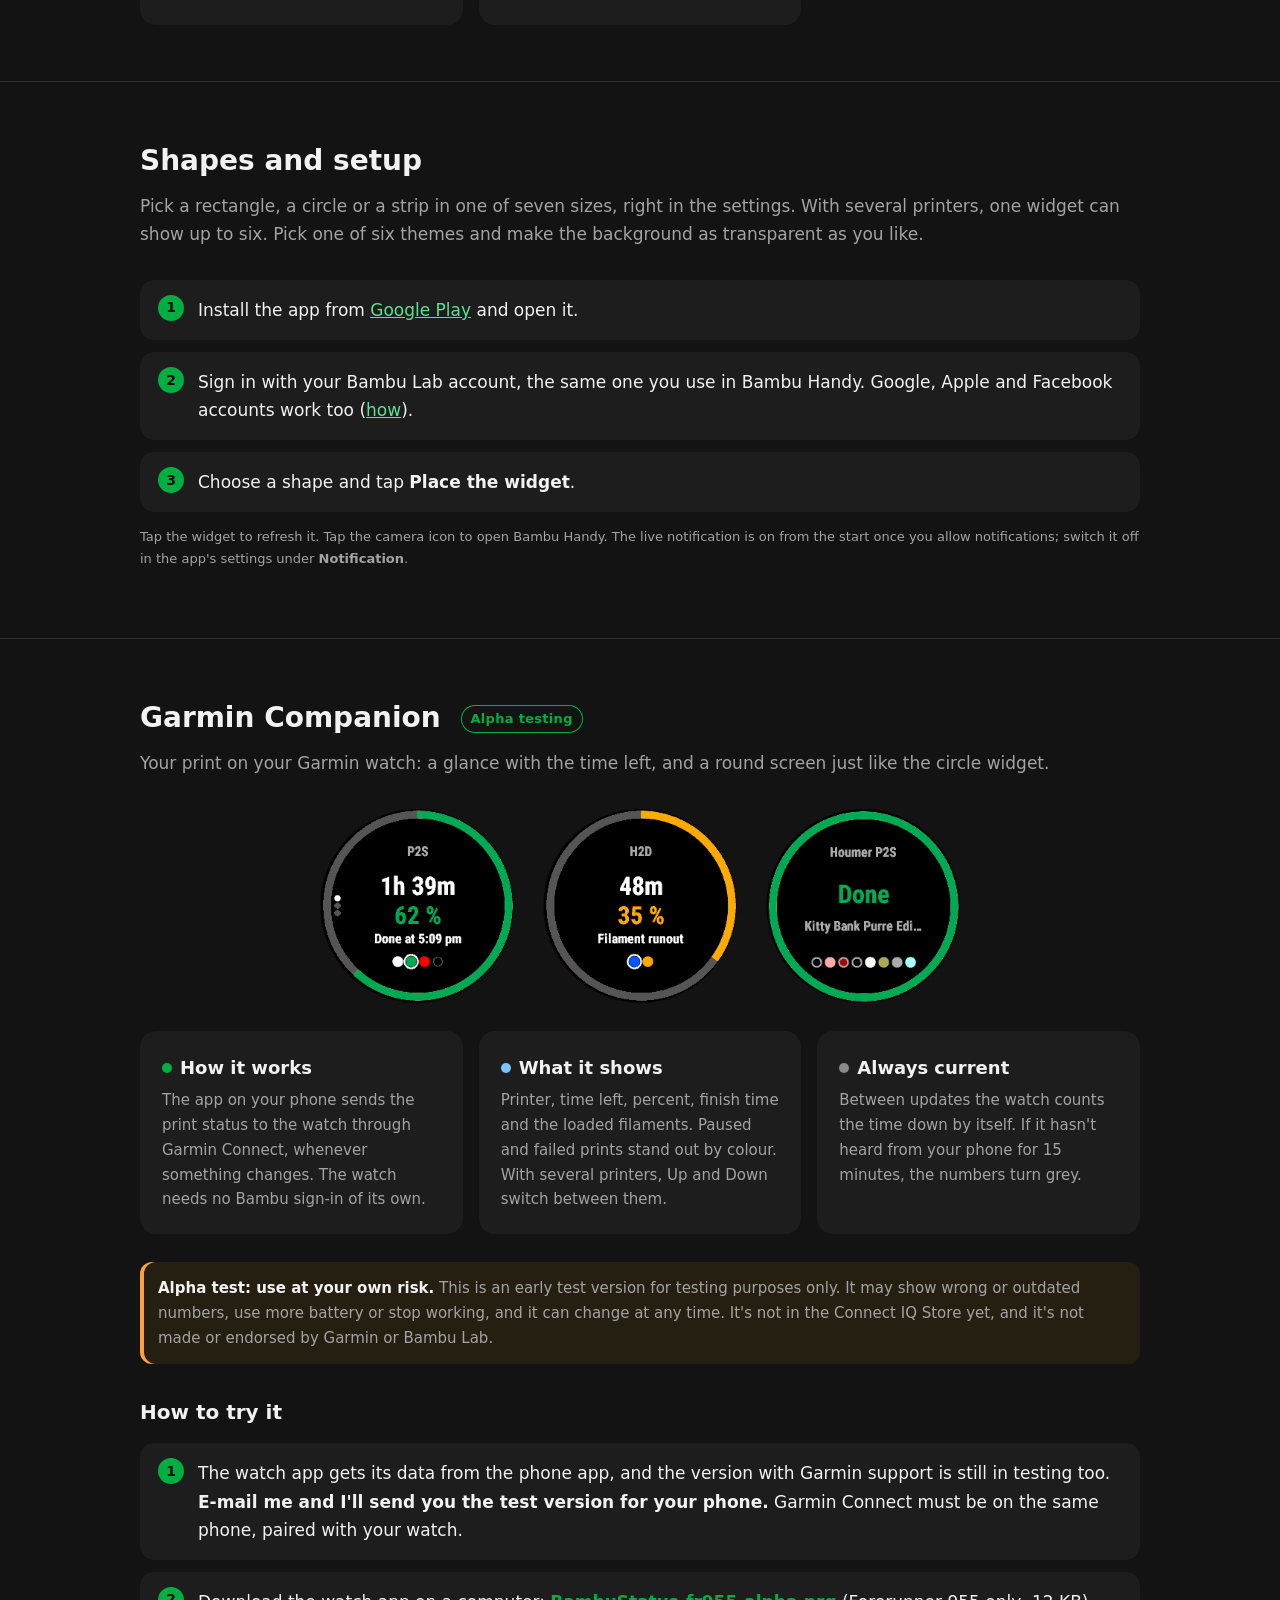
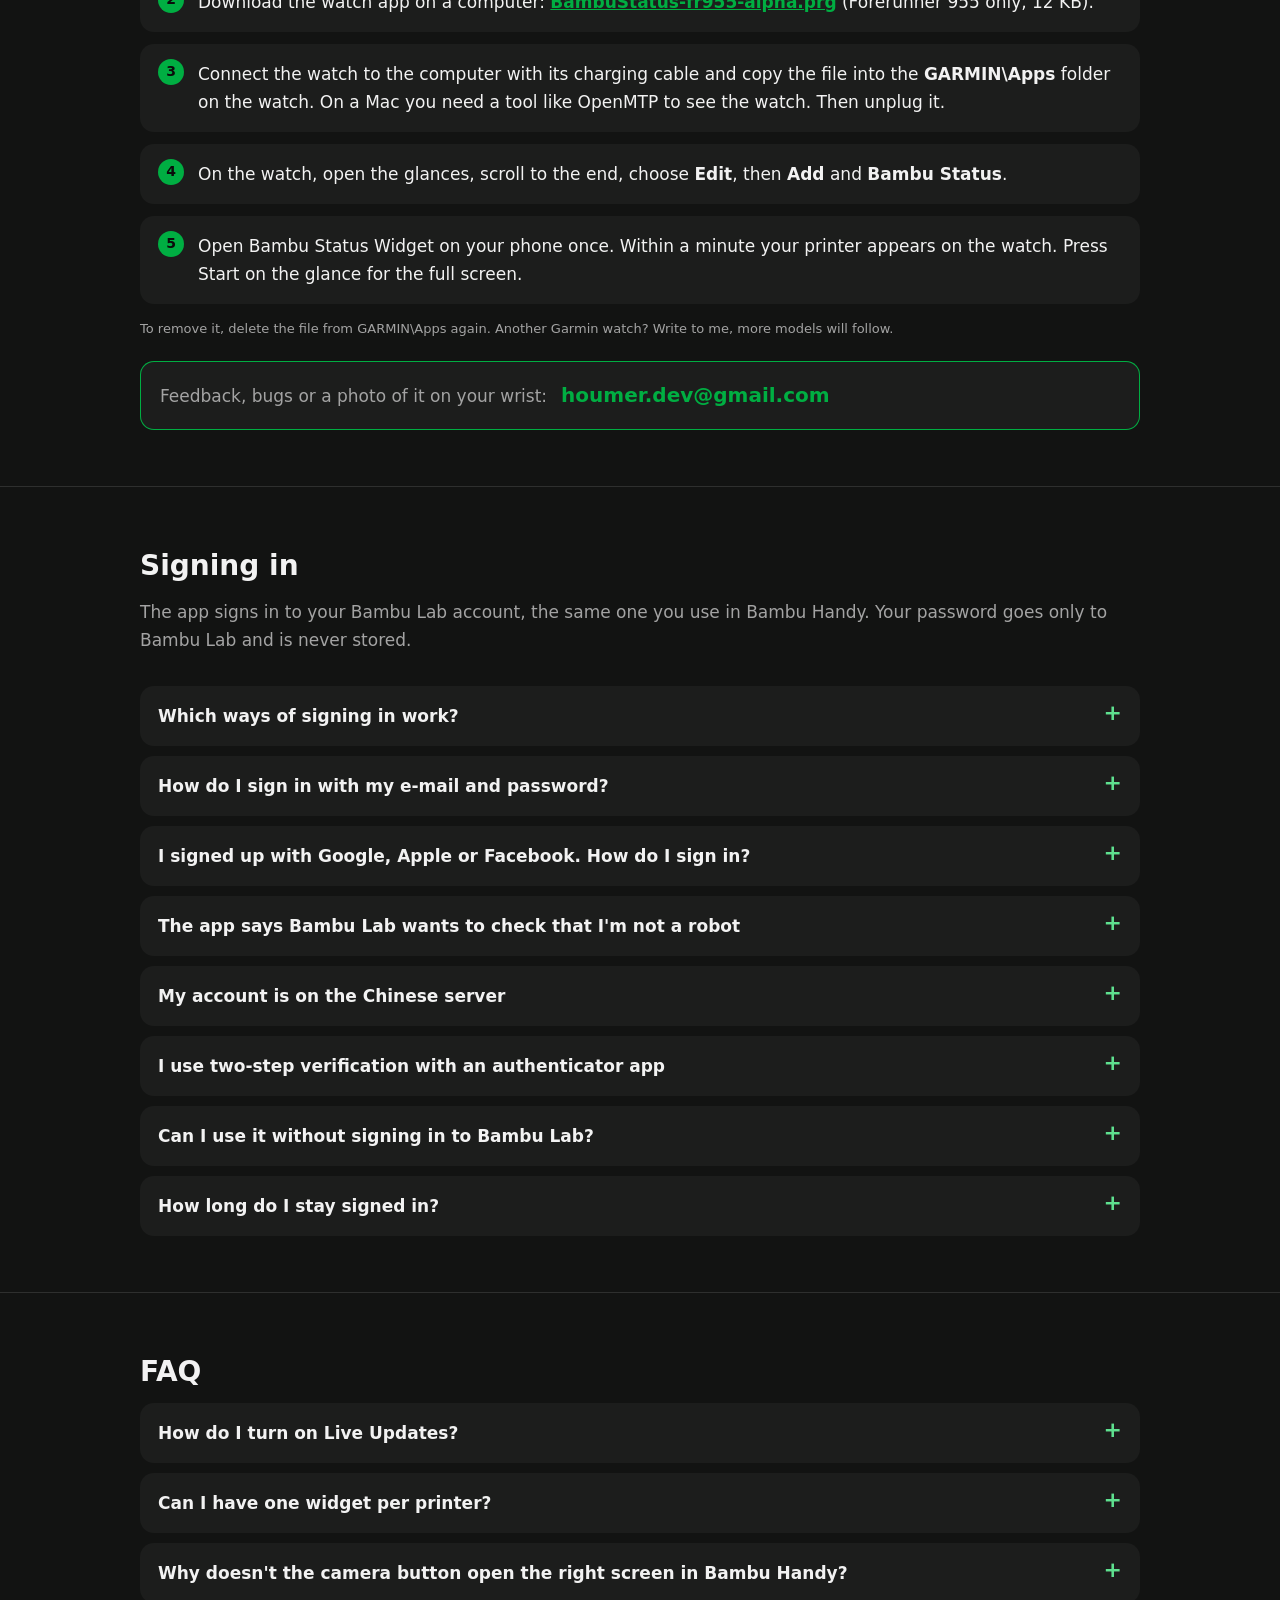
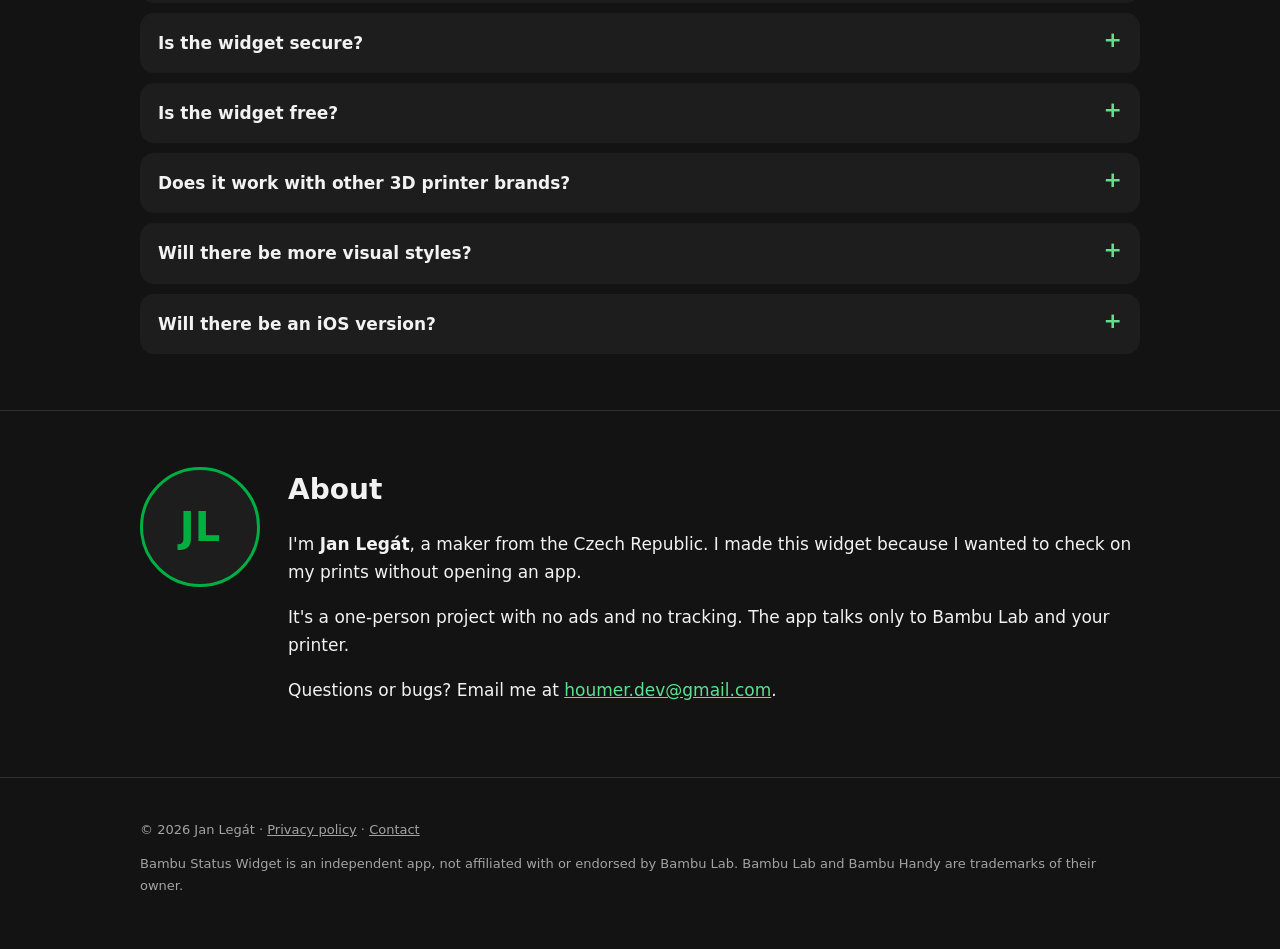
==== commit fc3f4154: "Garmin Companion section: alpha test, risk note, watch app download, feedback mail Co-Authored-By: C" ====
--- a/index.html
+++ b/index.html
@@ -76,6 +76,35 @@
     </div>
   </section>
 
+  <section id="garmin">
+    <div class="wrap">
+      <h2>Garmin Companion <span class="tag">Alpha testing</span></h2>
+      <p class="sub">Your print on your Garmin watch: a glance with the time left, and a round screen just like the circle widget.</p>
+      <img class="garmin-shots" src="assets/garmin-screens.png" alt="Three Garmin watch screens: a print at 62 % with 1 h 39 min left and the finish time, a paused print with the reason, and a finished print with its filament dots">
+      <div class="grid">
+        <div class="card"><h3><span class="dot" style="background:var(--green)"></span>How it works</h3><p>The app on your phone sends the print status to the watch through Garmin Connect, whenever something changes. The watch needs no Bambu sign-in of its own.</p></div>
+        <div class="card"><h3><span class="dot" style="background:var(--blue)"></span>What it shows</h3><p>Printer, time left, percent, finish time and the loaded filaments. Paused and failed prints stand out by colour. With several printers, Up and Down switch between them.</p></div>
+        <div class="card"><h3><span class="dot" style="background:#8a8a8a"></span>Always current</h3><p>Between updates the watch counts the time down by itself. If it hasn't heard from your phone for 15 minutes, the numbers turn grey.</p></div>
+      </div>
+      <div class="risk">
+        <b>Alpha test: use at your own risk.</b> This is an early test version for testing purposes only. It may show wrong or outdated numbers, use more battery or stop working, and it can change at any time. It's not in the Connect IQ Store yet, and it's not made or endorsed by Garmin or Bambu Lab.
+      </div>
+      <h3 class="garmin-install">How to try it</h3>
+      <ol class="steps">
+        <li>The watch app gets its data from the phone app, and the version with Garmin support is still in testing too. <b>E-mail me and I'll send you the test version for your phone.</b> Garmin Connect must be on the same phone, paired with your watch.</li>
+        <li>Download the watch app on a computer: <a class="dl" href="assets/garmin/BambuStatus-fr955-alpha.prg" download>BambuStatus-fr955-alpha.prg</a> (Forerunner 955 only, 12 KB).</li>
+        <li>Connect the watch to the computer with its charging cable and copy the file into the <b>GARMIN\Apps</b> folder on the watch. On a Mac you need a tool like OpenMTP to see the watch. Then unplug it.</li>
+        <li>On the watch, open the glances, scroll to the end, choose <b>Edit</b>, then <b>Add</b> and <b>Bambu Status</b>.</li>
+        <li>Open Bambu Status Widget on your phone once. Within a minute your printer appears on the watch. Press Start on the glance for the full screen.</li>
+      </ol>
+      <p class="note">To remove it, delete the file from GARMIN\Apps again. Another Garmin watch? Write to me, more models will follow.</p>
+      <div class="feedback">
+        <span>Feedback, bugs or a photo of it on your wrist:</span>
+        <a href="mailto:houmer.dev@gmail.com?subject=Garmin%20Companion%20alpha">houmer.dev@gmail.com</a>
+      </div>
+    </div>
+  </section>
+
   <section id="sign-in">
     <div class="wrap">
       <h2>Signing in</h2>
--- a/style.css
+++ b/style.css
@@ -157,3 +157,15 @@
 
 /* 1.0.8: the live notification card spans the grid */
 .card.wide { grid-column: 1 / -1; box-shadow: inset 0 0 0 1px var(--green); }
+
+/* Garmin Companion */
+h2 .tag { display: inline-block; vertical-align: middle; margin-left: 10px; padding: 3px 10px; border-radius: 999px; font-size: 13px; font-weight: 600; letter-spacing: .3px; color: var(--green); box-shadow: inset 0 0 0 1px var(--green); }
+.garmin-shots { display: block; width: 100%; max-width: 640px; height: auto; margin: 8px auto 28px; }
+.garmin-install { margin: 32px 0 14px; font-size: 20px; }
+.risk { margin: 28px 0 0; padding: 14px 18px; border-radius: 12px; background: rgba(255, 170, 0, .08); box-shadow: inset 4px 0 0 var(--orange); color: var(--dim); font-size: 15px; }
+.risk b { color: var(--text); }
+a.dl { font-weight: 600; color: var(--green); overflow-wrap: anywhere; }
+.feedback { margin-top: 22px; padding: 18px 20px; border-radius: 14px; background: var(--card); box-shadow: inset 0 0 0 1px var(--green); display: flex; flex-wrap: wrap; align-items: center; gap: 8px 14px; }
+.feedback span { color: var(--dim); }
+.feedback a { font-size: 20px; font-weight: 700; color: var(--green); text-decoration: none; overflow-wrap: anywhere; }
+.feedback a:hover { text-decoration: underline; }
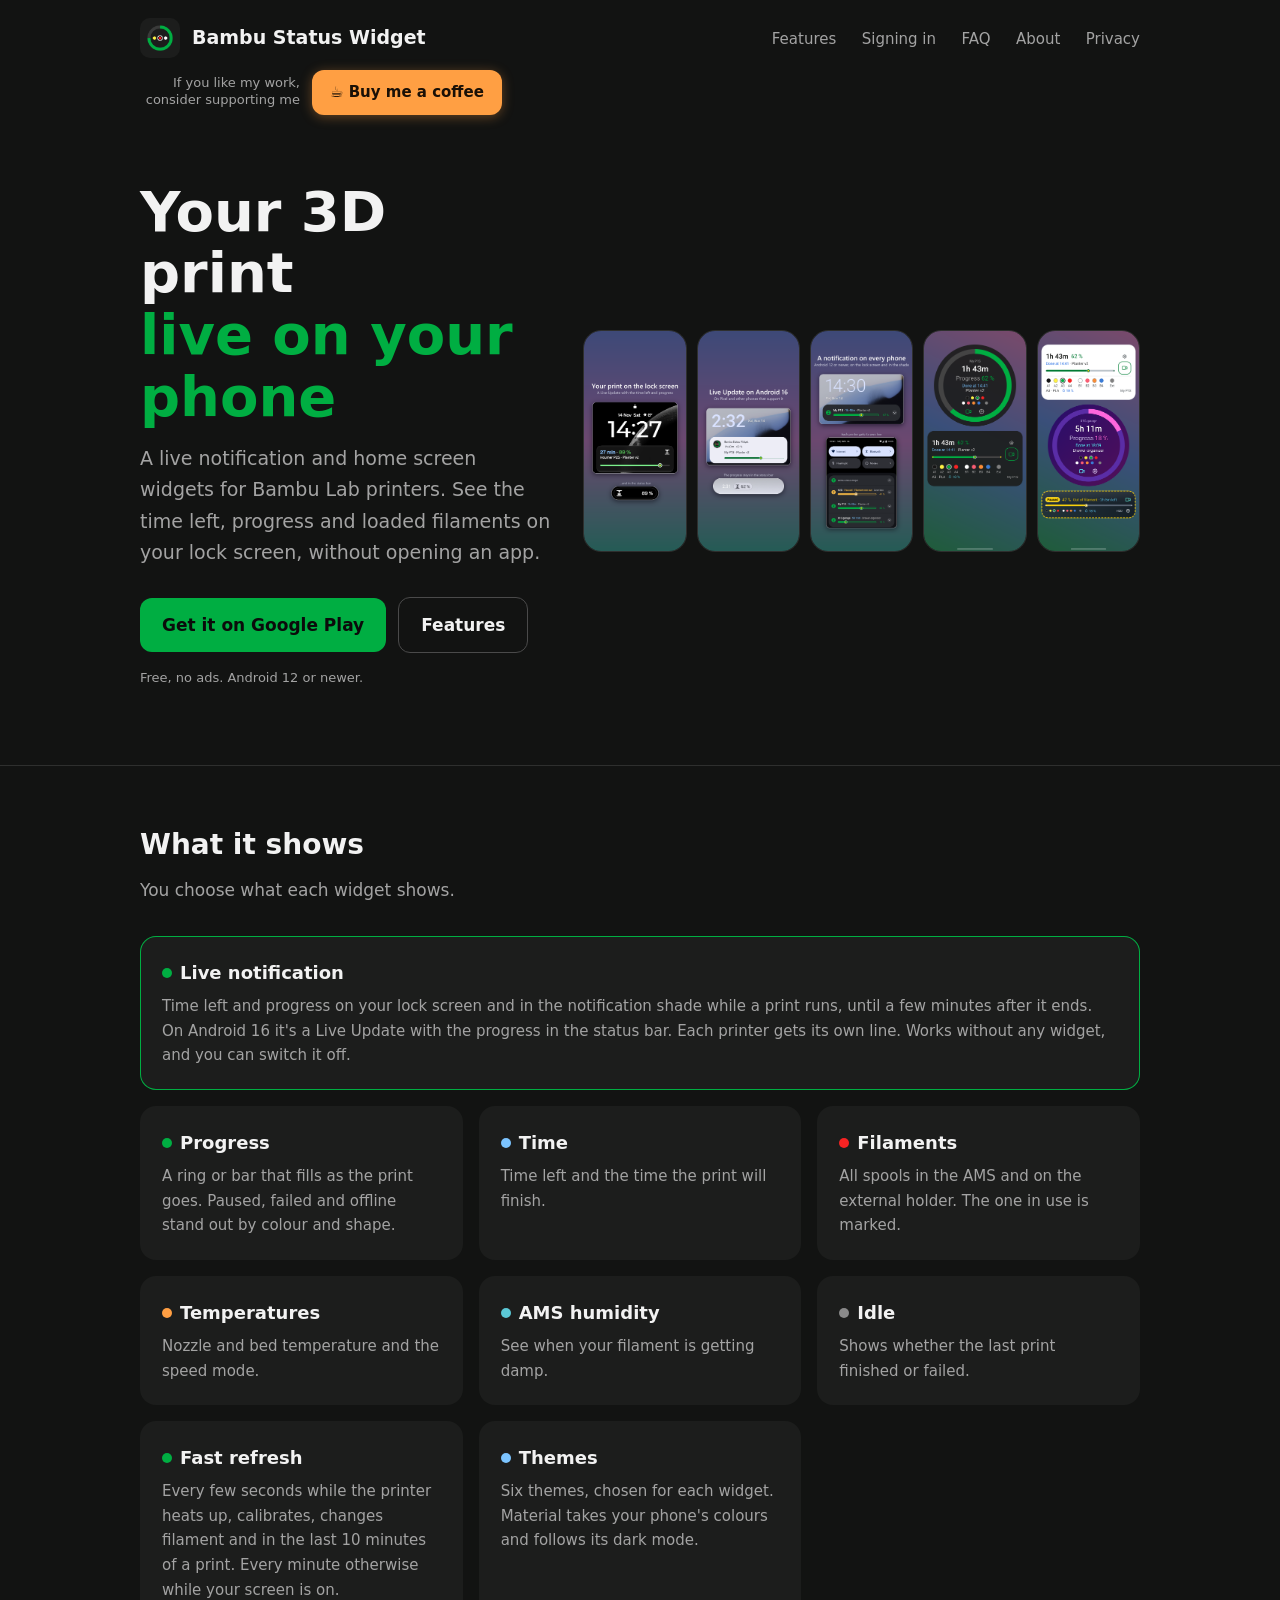
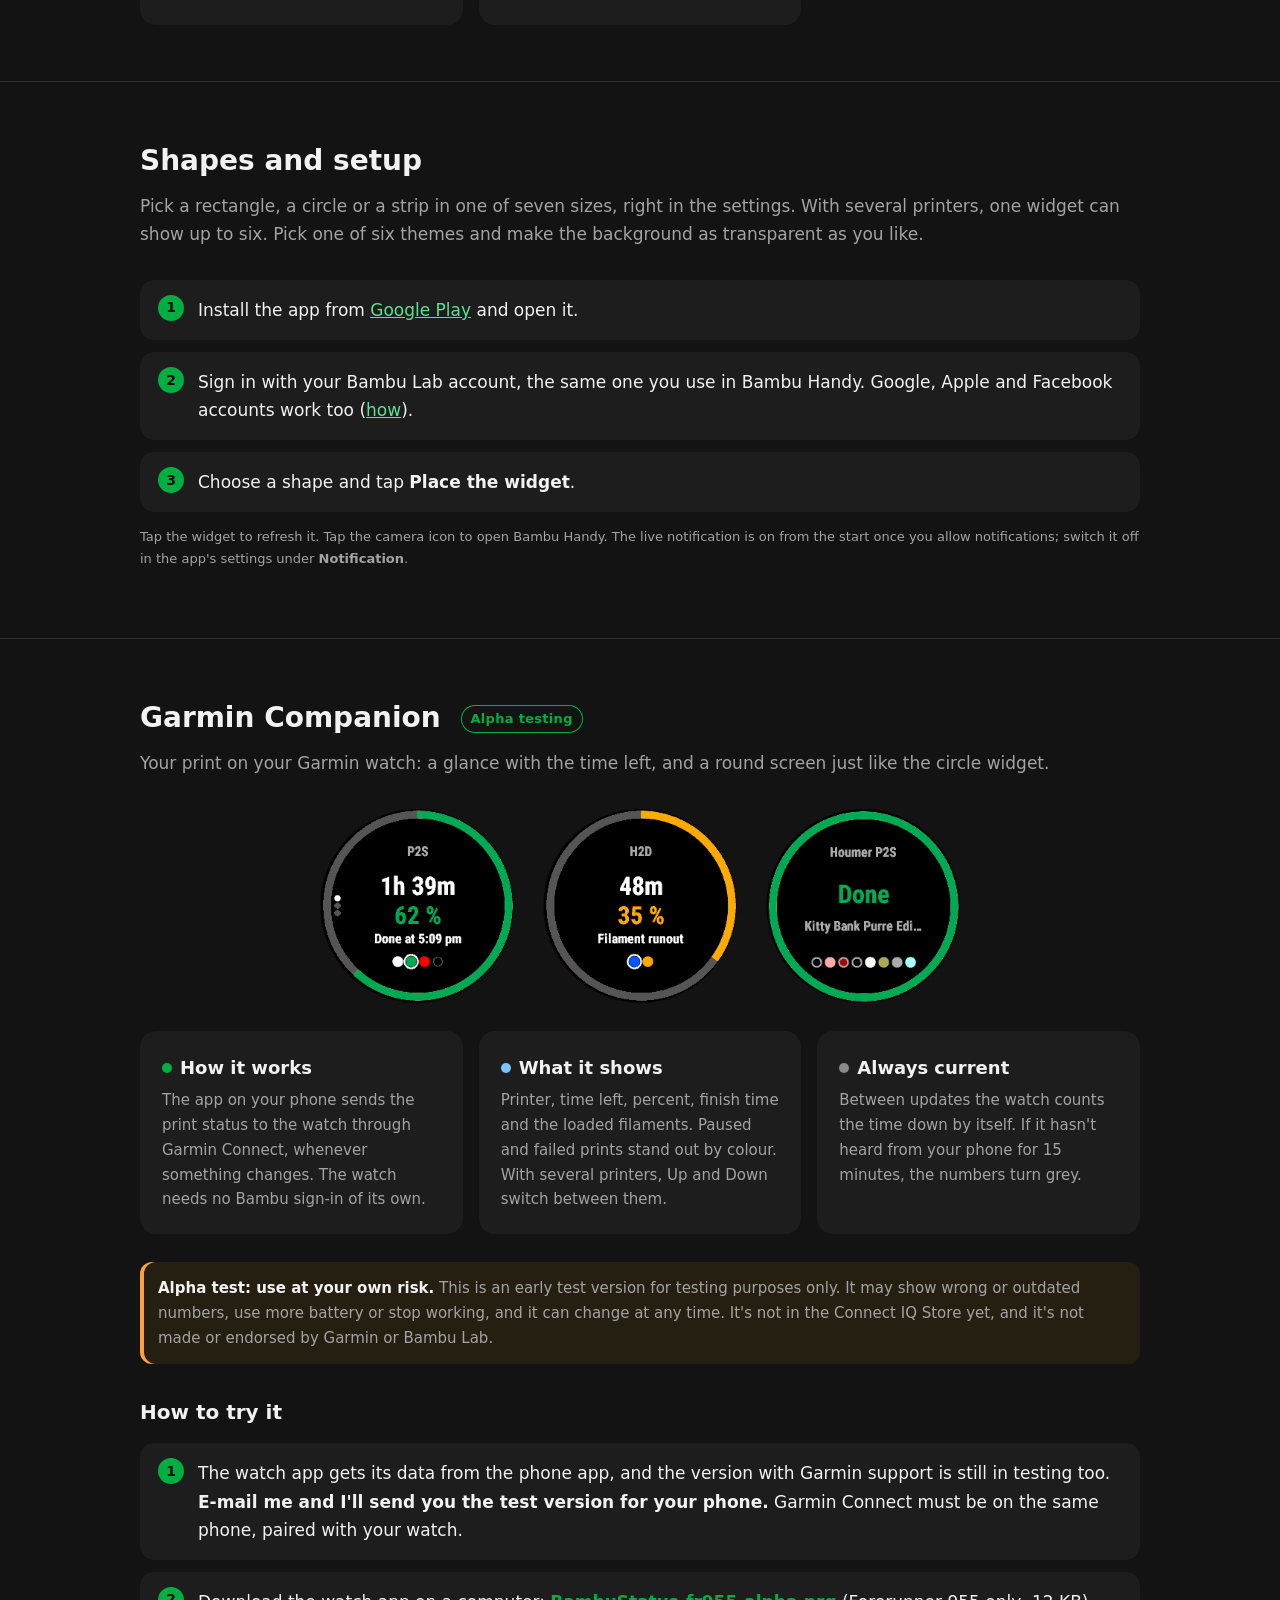
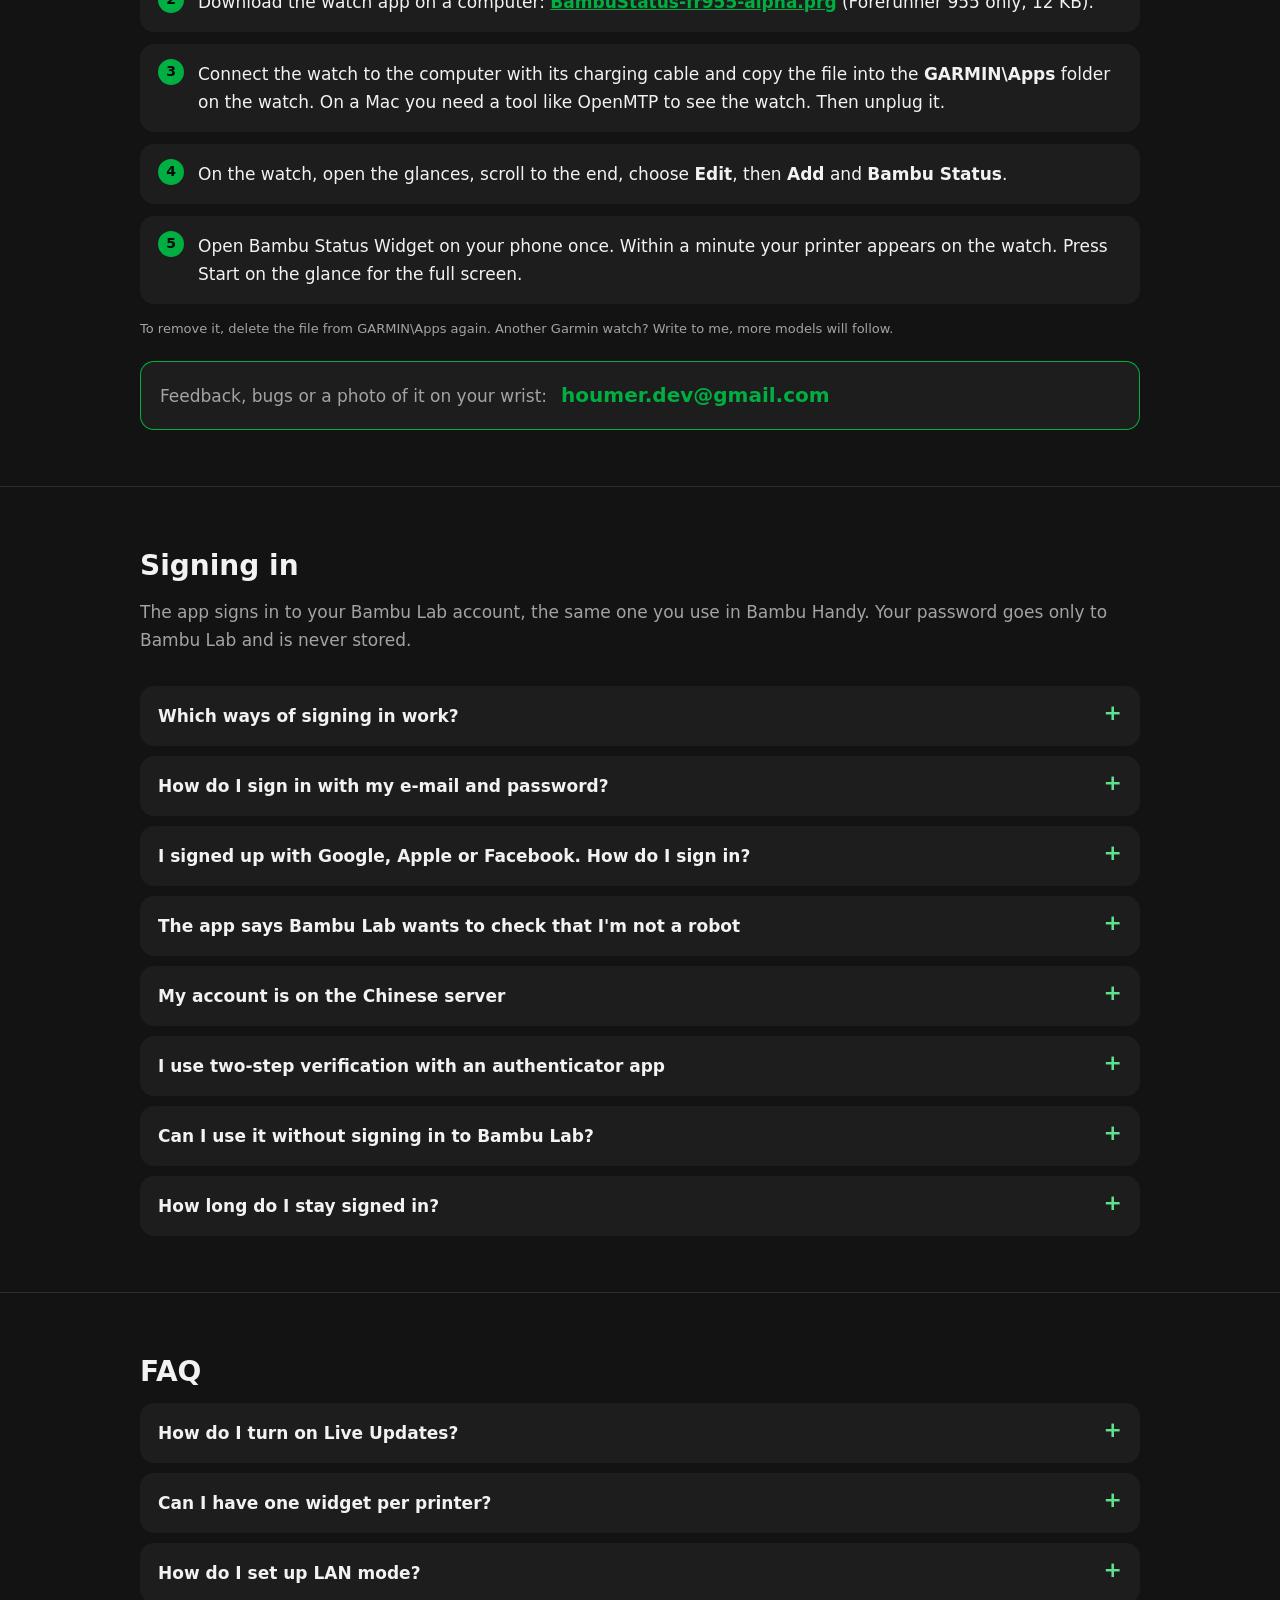
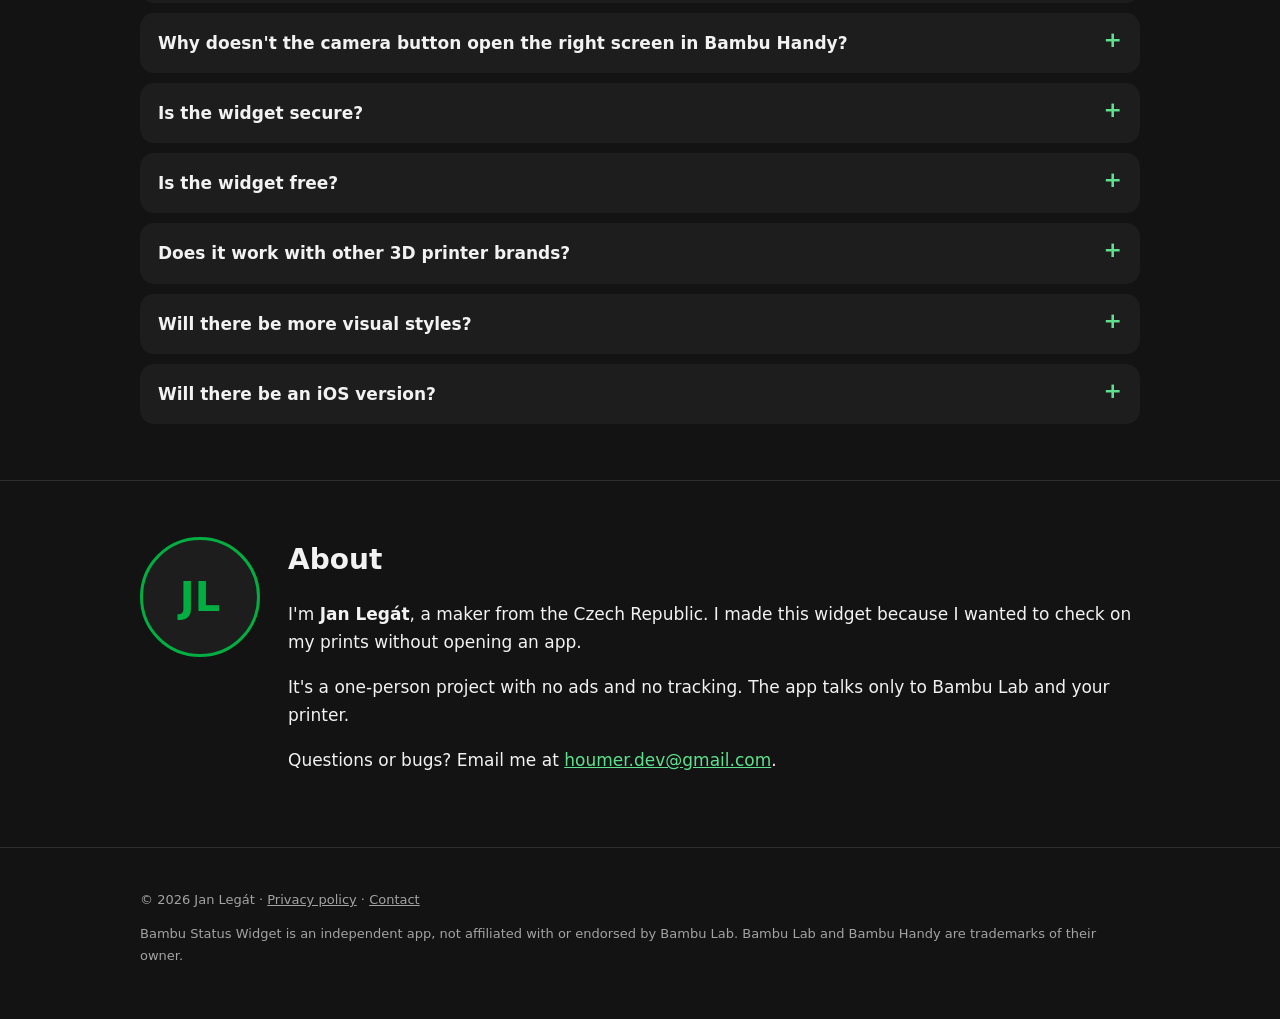
==== commit 853b6a65: "FAQ: how to set up LAN mode; links to FAQ answers open them Co-Authored-By: Claude Opus 5.5 <noreply" ====
--- a/index.html
+++ b/index.html
@@ -145,7 +145,7 @@
         <details>
           <summary>Can I use it without signing in to Bambu Lab?</summary>
           <p>Yes. Open <b>Printer IP and access code</b> in the app and enter your printer's IP address, serial number and access code. You'll find the IP and access code on the printer under <b>Settings → WLAN</b>. Then tap <b>Save backup and test</b>.</p>
-          <p>The widget then updates only when your phone is on the same Wi-Fi as the printer. If you're signed in too, this is a backup for when the cloud can't be reached.</p>
+          <p>The widget then updates only when your phone is on the same Wi-Fi as the printer. If you're signed in too, this is a backup for when the cloud can't be reached. Step by step: <a href="#lan-mode">How do I set up LAN mode?</a></p>
         </details>
         <details>
           <summary>How long do I stay signed in?</summary>
@@ -167,6 +167,18 @@
           <summary>Can I have one widget per printer?</summary>
           <p>Yes. Every widget can show a different printer, so you can put your main printer on one home screen page and another printer on the next. Place a widget, tap the gear on it (or long-press it and choose edit) and tap the printer it should show. Then place a second widget and pick the other printer.</p>
           <p>If you place the widget with <b>Place the widget</b> in the app, it asks which printer right away. To see several printers in one widget, use <b>Multiple printers</b> instead.</p>
+        </details>
+        <details id="lan-mode">
+          <summary>How do I set up LAN mode?</summary>
+          <p>LAN mode connects the widget straight to your printer over your home Wi-Fi, without Bambu Lab's cloud. If you're signed in, it's a backup for when the cloud can't be reached. Without an account, it's the only connection.</p>
+          <ol>
+            <li>On the printer, open <b>Settings → WLAN</b> and note the <b>IP address</b> and the <b>access code</b>.</li>
+            <li>Find the printer's <b>serial number</b> in Bambu Handy or on the printer. If you're signed in, the app fills it in from the printer you picked.</li>
+            <li>In the app, open <b>Printer IP and access code</b> under <b>Backup – home Wi-Fi</b> and enter the IP address, serial number and access code.</li>
+            <li>With your phone on the same Wi-Fi as the printer, tap <b>Save backup and test</b>. When it works, the app shows "Connected" with the printer and its progress.</li>
+          </ol>
+          <p>Without an account, the widget updates only while your phone is on that Wi-Fi. Tip: give the printer a fixed IP address in your router, so it doesn't change after a restart. If you change the printer's access code, enter the new one and test again.</p>
+          <p>The app remembers your printer's certificate and won't send the access code to any other device. If it ever says the certificate changed, check you're on your own Wi-Fi and tap <b>Save backup and test</b> again.</p>
         </details>
         <details>
           <summary>Why doesn't the camera button open the right screen in Bambu Handy?</summary>
@@ -216,5 +228,14 @@
       <p>Bambu Status Widget is an independent app, not affiliated with or endorsed by Bambu Lab. Bambu Lab and Bambu Handy are trademarks of their owner.</p>
     </div>
   </footer>
+  <script>
+    // A link to a FAQ answer (#lan-mode) opens it
+    function openTarget() {
+      var el = location.hash && document.getElementById(location.hash.slice(1));
+      if (el && el.tagName === 'DETAILS') { el.open = true; el.scrollIntoView(); }
+    }
+    window.addEventListener('hashchange', openTarget);
+    openTarget();
+  </script>
 </body>
 </html>
--- a/style.css
+++ b/style.css
@@ -152,8 +152,8 @@
 .faq summary::after { content: "+"; color: var(--green-soft); font-size: 22px; line-height: 1; }
 .faq details[open] summary::after { content: "−"; }
 .faq details p { margin: 0 0 14px; color: var(--dim); }
-.faq details ul { margin: 0 0 14px; padding-left: 20px; color: var(--dim); }
-.faq details li { margin: 2px 0; }
+.faq details ul, .faq details ol { margin: 0 0 14px; padding-left: 20px; color: var(--dim); }
+.faq details li { margin: 4px 0; }
 
 /* 1.0.8: the live notification card spans the grid */
 .card.wide { grid-column: 1 / -1; box-shadow: inset 0 0 0 1px var(--green); }
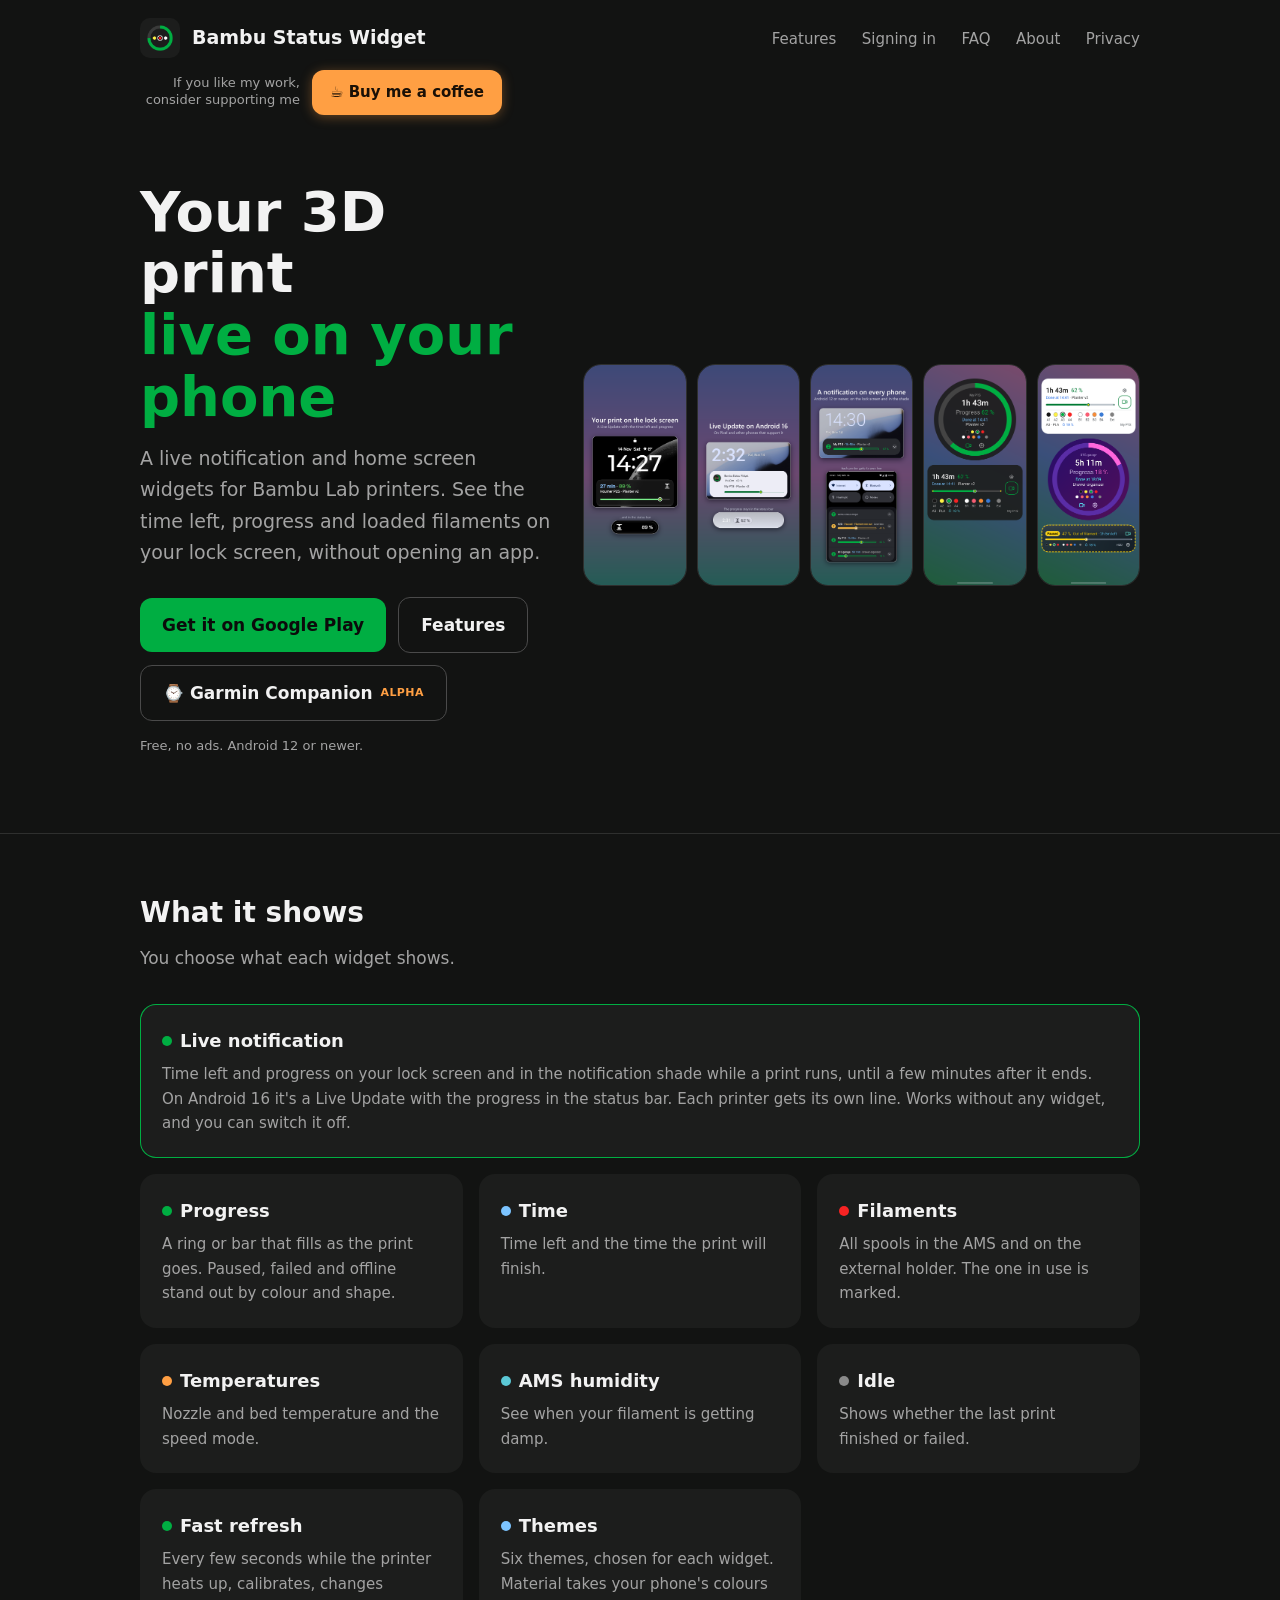
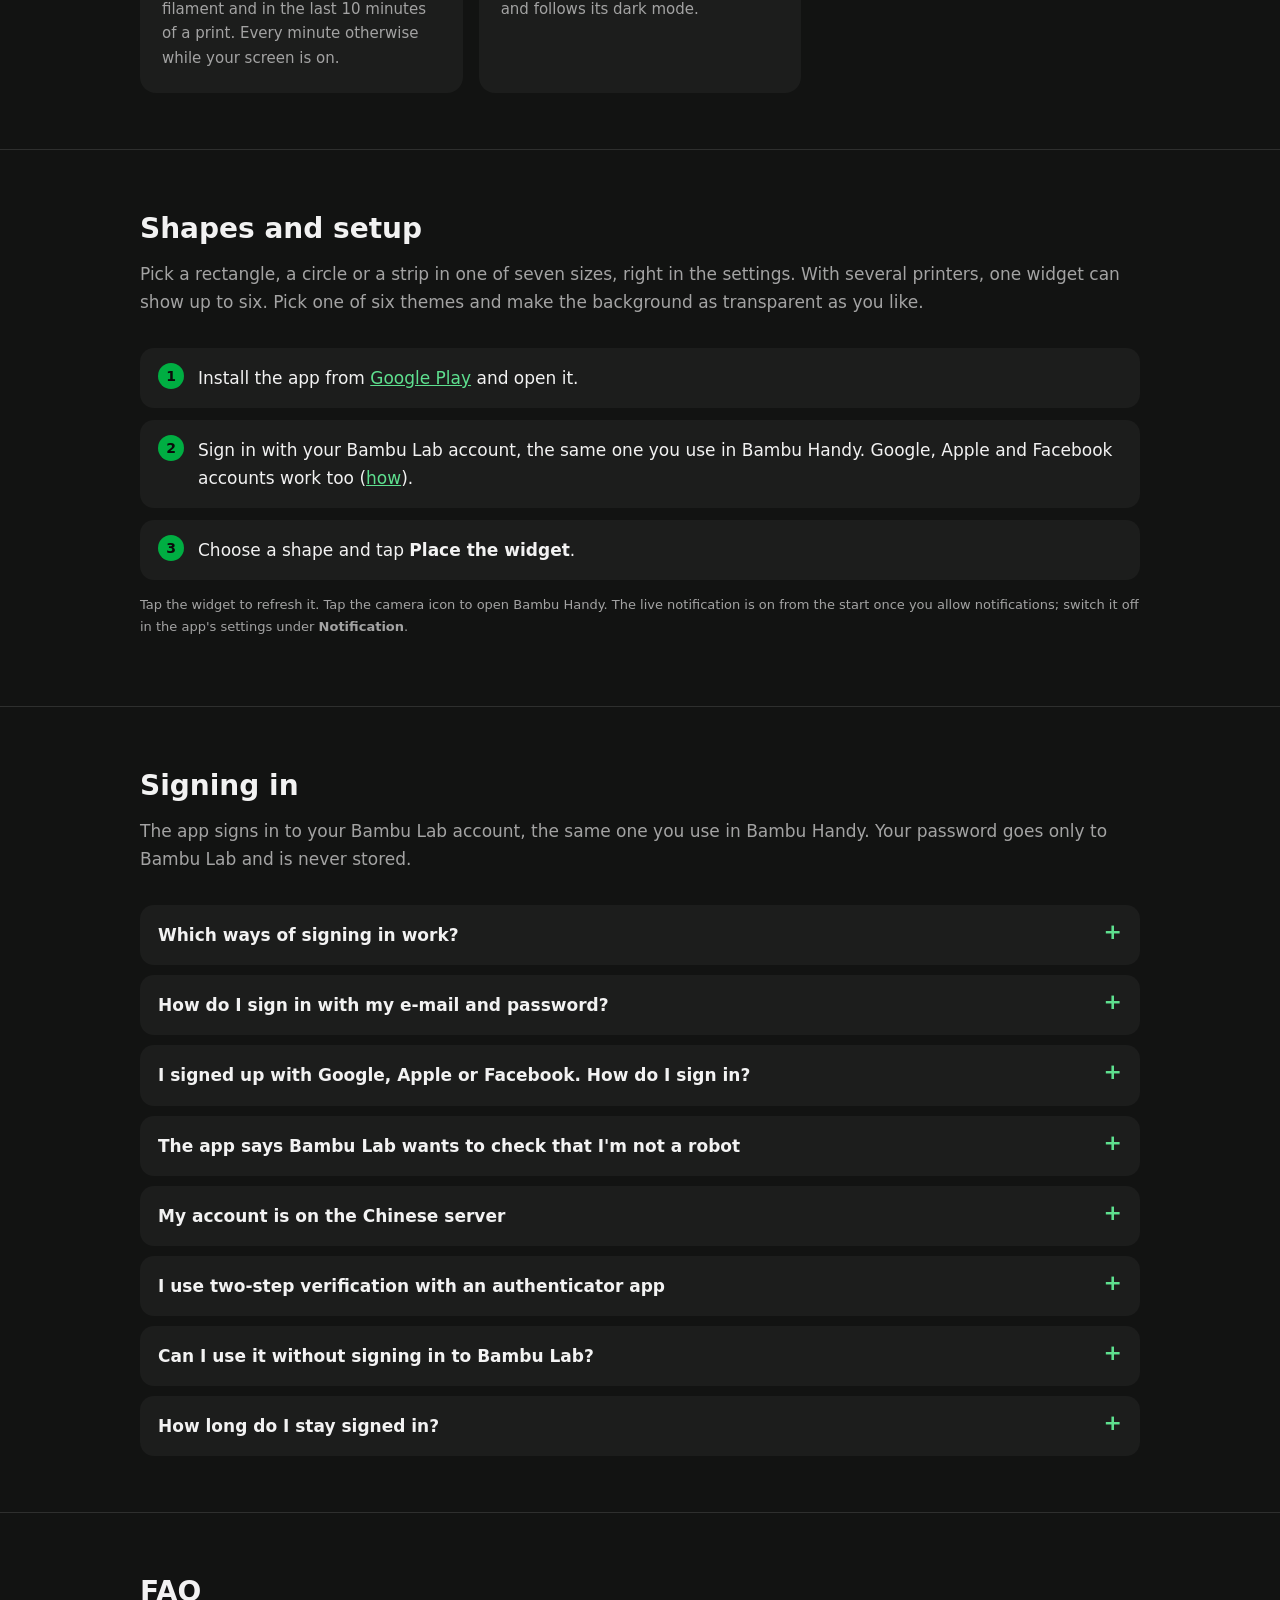
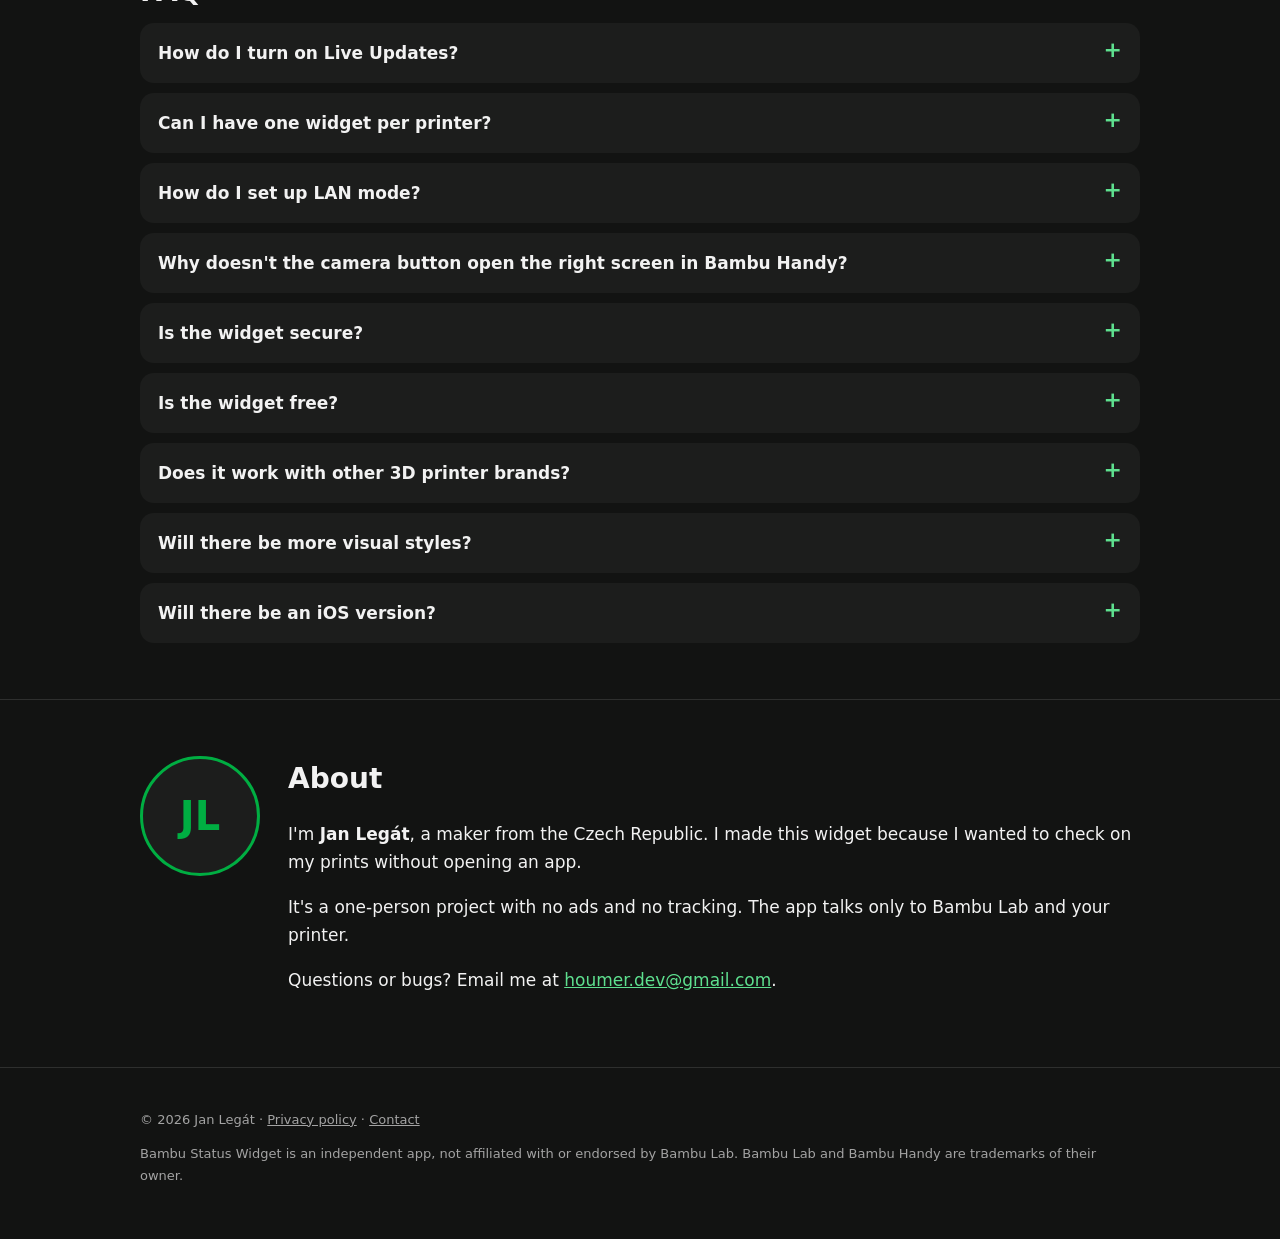
==== commit 417b7a47: "Garmin Companion on its own page with the alpha phone APK; button on the main page Co-Authored-By: C" ====
--- a/index.html
+++ b/index.html
@@ -32,6 +32,7 @@
         <div class="badge-row">
           <a class="btn" href="https://play.google.com/store/apps/details?id=app.bambuwidget">Get it on Google Play</a>
           <a class="btn ghost" href="#features">Features</a>
+          <a class="btn ghost garmin" href="garmin.html">⌚ Garmin Companion <small>Alpha</small></a>
         </div>
         <p class="note">Free, no ads. Android 12 or newer.</p>
       </div>
@@ -76,35 +77,6 @@
     </div>
   </section>
 
-  <section id="garmin">
-    <div class="wrap">
-      <h2>Garmin Companion <span class="tag">Alpha testing</span></h2>
-      <p class="sub">Your print on your Garmin watch: a glance with the time left, and a round screen just like the circle widget.</p>
-      <img class="garmin-shots" src="assets/garmin-screens.png" alt="Three Garmin watch screens: a print at 62 % with 1 h 39 min left and the finish time, a paused print with the reason, and a finished print with its filament dots">
-      <div class="grid">
-        <div class="card"><h3><span class="dot" style="background:var(--green)"></span>How it works</h3><p>The app on your phone sends the print status to the watch through Garmin Connect, whenever something changes. The watch needs no Bambu sign-in of its own.</p></div>
-        <div class="card"><h3><span class="dot" style="background:var(--blue)"></span>What it shows</h3><p>Printer, time left, percent, finish time and the loaded filaments. Paused and failed prints stand out by colour. With several printers, Up and Down switch between them.</p></div>
-        <div class="card"><h3><span class="dot" style="background:#8a8a8a"></span>Always current</h3><p>Between updates the watch counts the time down by itself. If it hasn't heard from your phone for 15 minutes, the numbers turn grey.</p></div>
-      </div>
-      <div class="risk">
-        <b>Alpha test: use at your own risk.</b> This is an early test version for testing purposes only. It may show wrong or outdated numbers, use more battery or stop working, and it can change at any time. It's not in the Connect IQ Store yet, and it's not made or endorsed by Garmin or Bambu Lab.
-      </div>
-      <h3 class="garmin-install">How to try it</h3>
-      <ol class="steps">
-        <li>The watch app gets its data from the phone app, and the version with Garmin support is still in testing too. <b>E-mail me and I'll send you the test version for your phone.</b> Garmin Connect must be on the same phone, paired with your watch.</li>
-        <li>Download the watch app on a computer: <a class="dl" href="assets/garmin/BambuStatus-fr955-alpha.prg" download>BambuStatus-fr955-alpha.prg</a> (Forerunner 955 only, 12 KB).</li>
-        <li>Connect the watch to the computer with its charging cable and copy the file into the <b>GARMIN\Apps</b> folder on the watch. On a Mac you need a tool like OpenMTP to see the watch. Then unplug it.</li>
-        <li>On the watch, open the glances, scroll to the end, choose <b>Edit</b>, then <b>Add</b> and <b>Bambu Status</b>.</li>
-        <li>Open Bambu Status Widget on your phone once. Within a minute your printer appears on the watch. Press Start on the glance for the full screen.</li>
-      </ol>
-      <p class="note">To remove it, delete the file from GARMIN\Apps again. Another Garmin watch? Write to me, more models will follow.</p>
-      <div class="feedback">
-        <span>Feedback, bugs or a photo of it on your wrist:</span>
-        <a href="mailto:houmer.dev@gmail.com?subject=Garmin%20Companion%20alpha">houmer.dev@gmail.com</a>
-      </div>
-    </div>
-  </section>
-
   <section id="sign-in">
     <div class="wrap">
       <h2>Signing in</h2>
--- a/style.css
+++ b/style.css
@@ -159,7 +159,7 @@
 .card.wide { grid-column: 1 / -1; box-shadow: inset 0 0 0 1px var(--green); }
 
 /* Garmin Companion */
-h2 .tag { display: inline-block; vertical-align: middle; margin-left: 10px; padding: 3px 10px; border-radius: 999px; font-size: 13px; font-weight: 600; letter-spacing: .3px; color: var(--green); box-shadow: inset 0 0 0 1px var(--green); }
+h1 .tag, h2 .tag { display: inline-block; vertical-align: middle; margin-left: 10px; padding: 3px 10px; border-radius: 999px; font-size: 13px; font-weight: 600; letter-spacing: .3px; color: var(--green); box-shadow: inset 0 0 0 1px var(--green); }
 .garmin-shots { display: block; width: 100%; max-width: 640px; height: auto; margin: 8px auto 28px; }
 .garmin-install { margin: 32px 0 14px; font-size: 20px; }
 .risk { margin: 28px 0 0; padding: 14px 18px; border-radius: 12px; background: rgba(255, 170, 0, .08); box-shadow: inset 4px 0 0 var(--orange); color: var(--dim); font-size: 15px; }
@@ -169,3 +169,8 @@
 .feedback span { color: var(--dim); }
 .feedback a { font-size: 20px; font-weight: 700; color: var(--green); text-decoration: none; overflow-wrap: anywhere; }
 .feedback a:hover { text-decoration: underline; }
+.garmin-page { display: block; padding: 24px 0 64px; }
+.garmin-page h1 { font-size: clamp(30px, 5vw, 40px); margin: 8px 0 8px; }
+.garmin-page p.sub { color: var(--dim); margin: 0 0 24px; }
+.btn.garmin { display: inline-flex; align-items: center; gap: 8px; }
+.btn.garmin small { font-size: 11px; font-weight: 700; letter-spacing: .4px; text-transform: uppercase; color: var(--orange); }
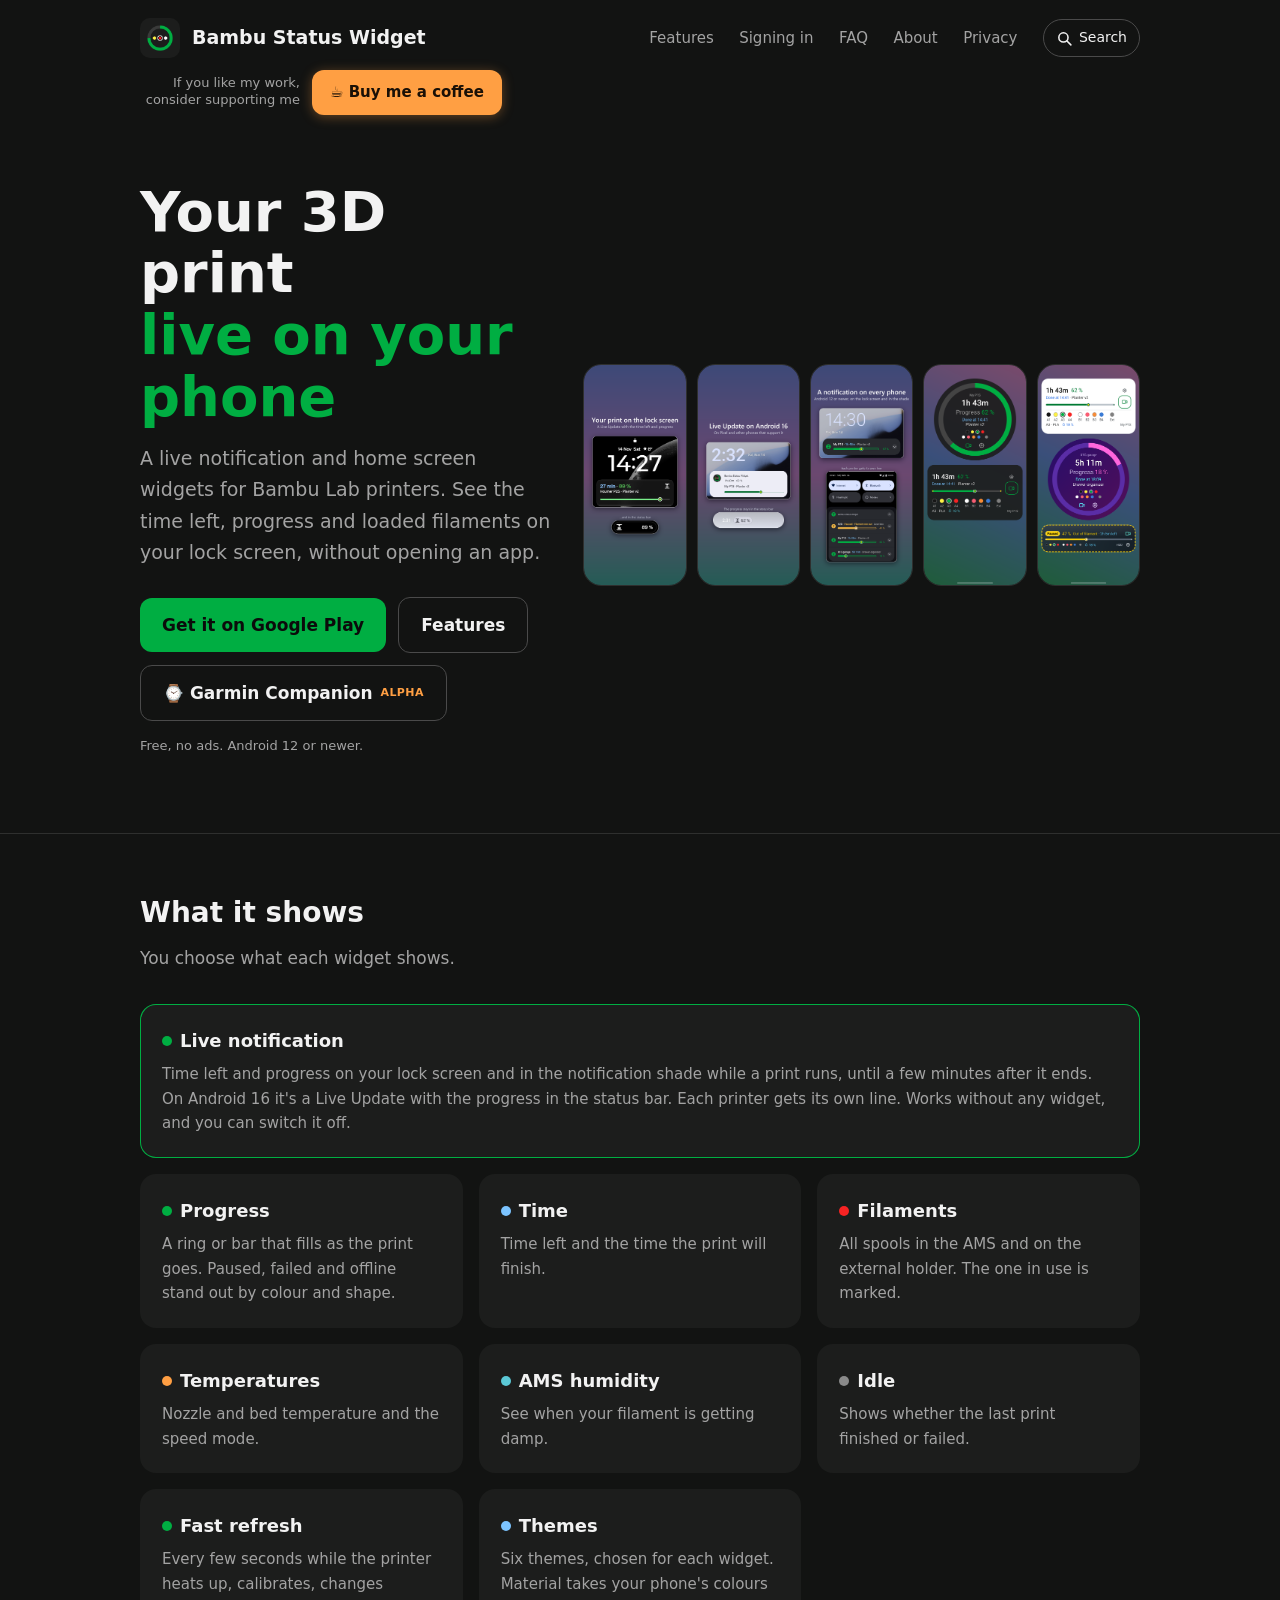
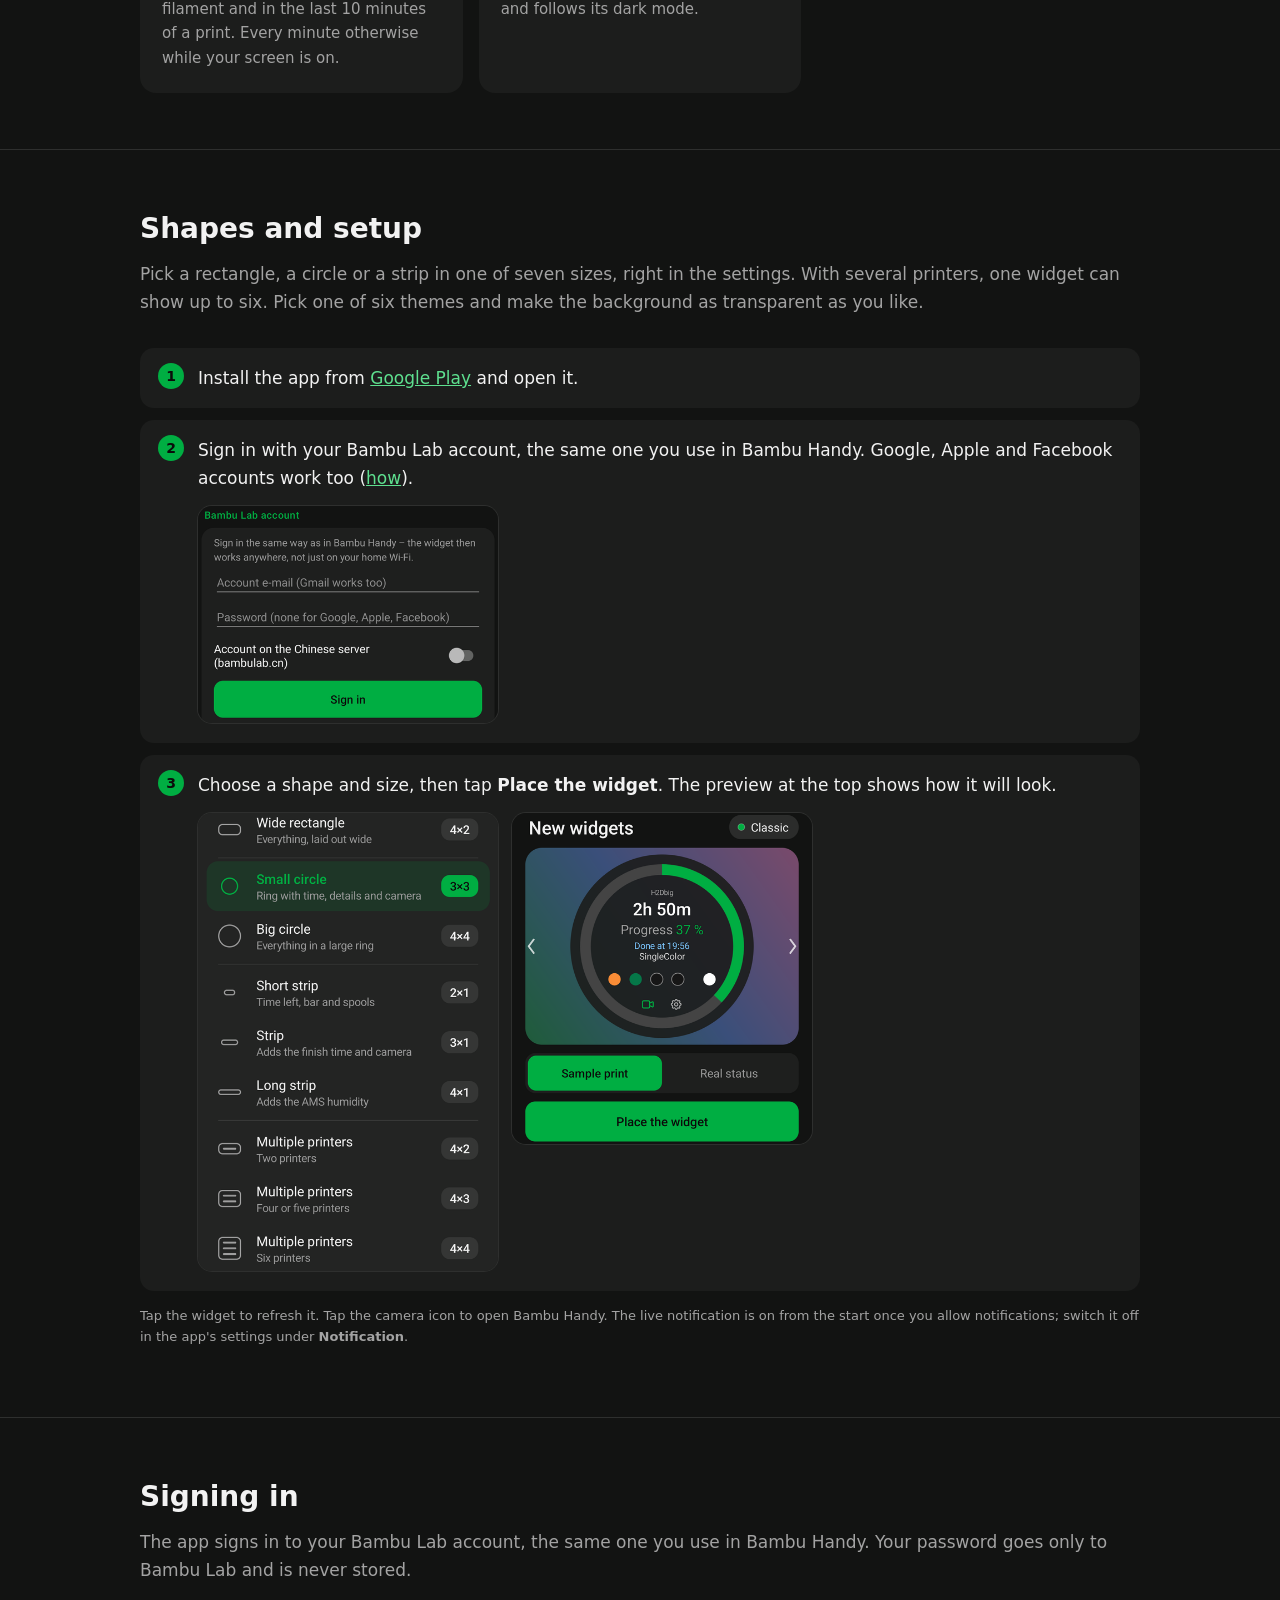
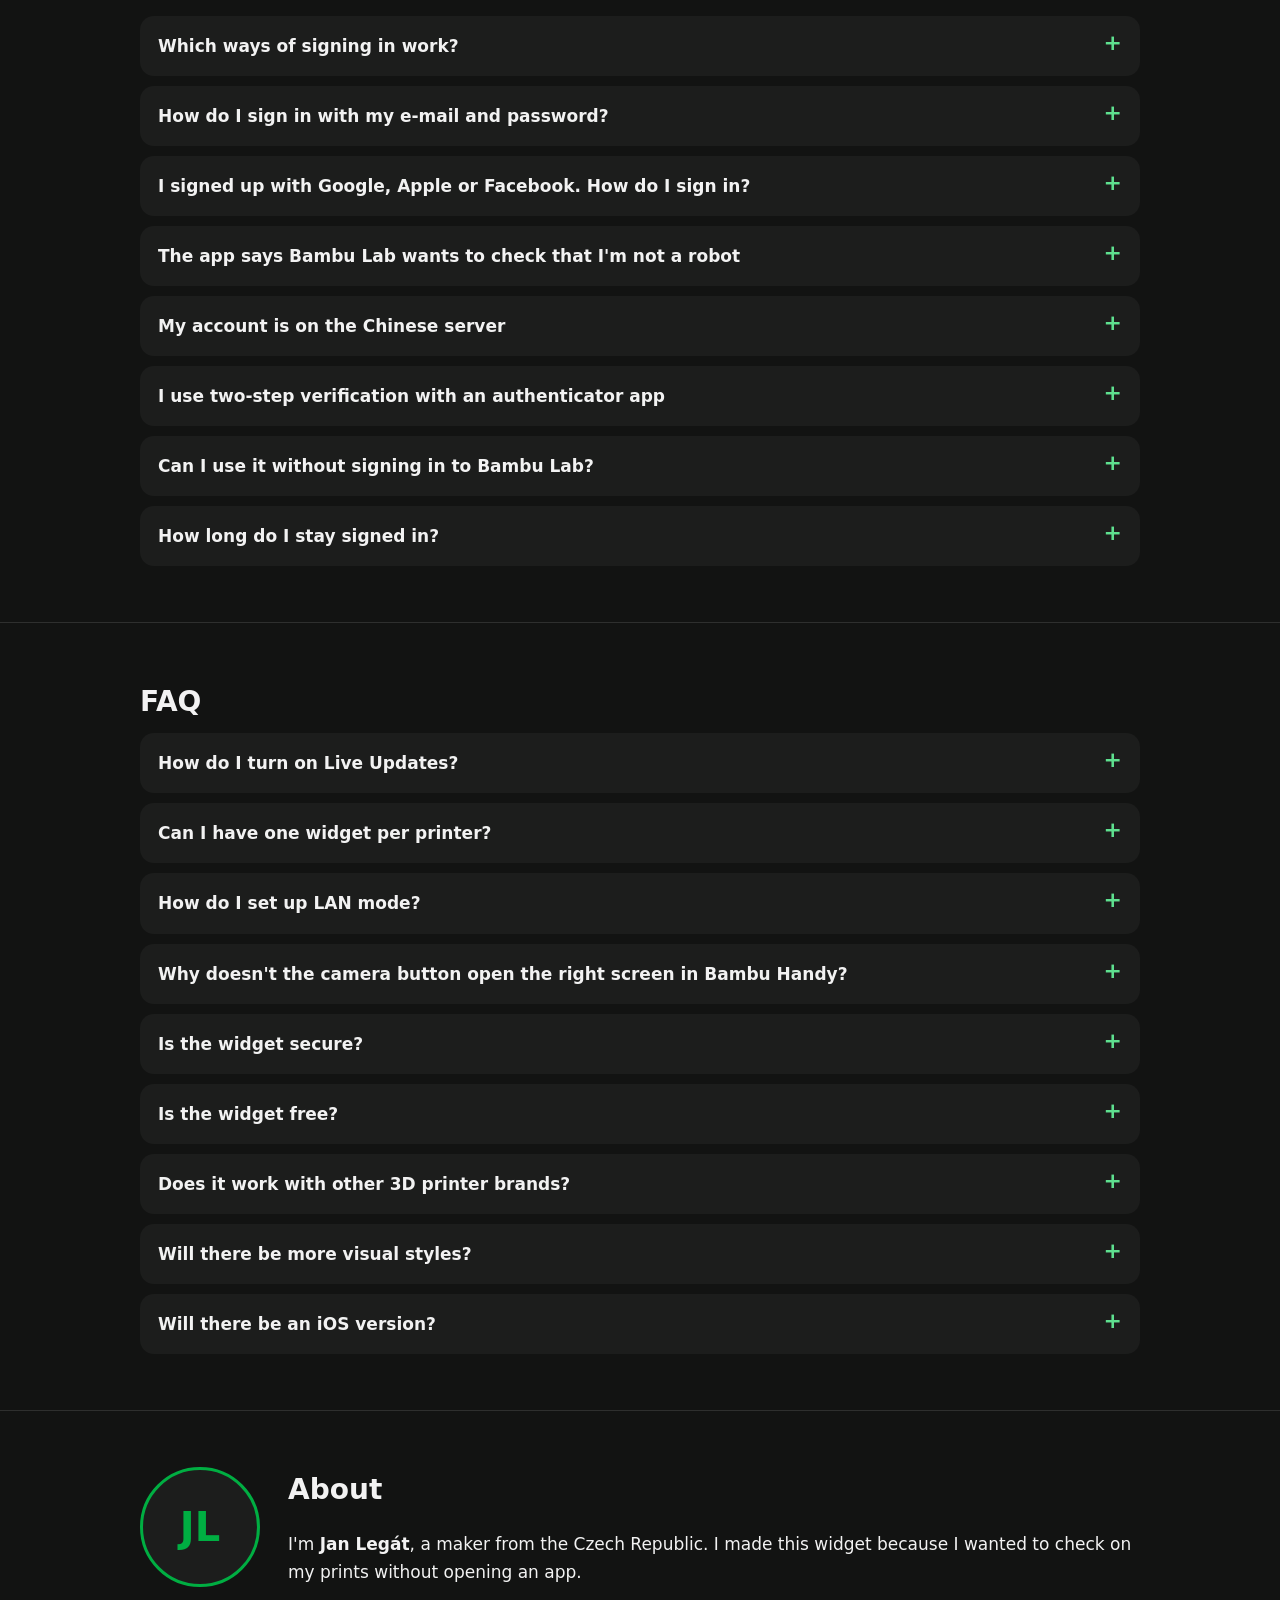
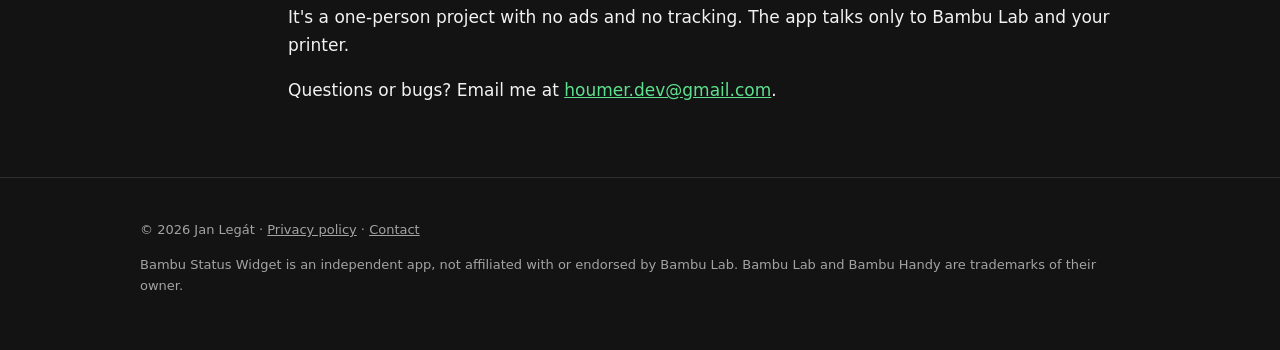
==== commit e2b433d8: "Search box (header button, / or Ctrl+K) across main and Garmin pages; app screenshots in setup steps" ====
--- a/index.html
+++ b/index.html
@@ -18,6 +18,7 @@
         <a href="#faq">FAQ</a>
         <a href="#about">About</a>
         <a href="privacy.html">Privacy</a>
+        <button class="search-btn" type="button" aria-label="Search this site" title="Search (/)"><svg viewBox="0 0 24 24" width="17" height="17" aria-hidden="true"><circle cx="10.5" cy="10.5" r="6.5" fill="none" stroke="currentColor" stroke-width="2.2"/><path d="M15.5 15.5 21 21" stroke="currentColor" stroke-width="2.2" stroke-linecap="round"/></svg><span>Search</span></button>
       </nav>
       <div class="support">
         <span>If you like my work, consider supporting me</span>
@@ -70,8 +71,10 @@
       <p class="sub">Pick a rectangle, a circle or a strip in one of seven sizes, right in the settings. With several printers, one widget can show up to six. Pick one of six themes and make the background as transparent as you like.</p>
       <ol class="steps">
         <li>Install the app from <a href="https://play.google.com/store/apps/details?id=app.bambuwidget">Google Play</a> and open it.</li>
-        <li>Sign in with your Bambu Lab account, the same one you use in Bambu Handy. Google, Apple and Facebook accounts work too (<a href="#sign-in">how</a>).</li>
-        <li>Choose a shape and tap <b>Place the widget</b>.</li>
+        <li>Sign in with your Bambu Lab account, the same one you use in Bambu Handy. Google, Apple and Facebook accounts work too (<a href="#sign-in">how</a>).
+          <img class="shot" src="assets/help/setup-signin.png" alt="The sign-in card in the app: account e-mail, password, a switch for the Chinese server and the Sign in button" loading="lazy"></li>
+        <li>Choose a shape and size, then tap <b>Place the widget</b>. The preview at the top shows how it will look.
+          <span class="shot-row"><img class="shot" src="assets/help/setup-shapes.png" alt="The shape list: wide rectangle, small and big circle, three strips and Multiple printers in three sizes" loading="lazy"><img class="shot" src="assets/help/setup-place.png" alt="The settings screen with a live preview of the round widget, the Classic theme and the Place the widget button" loading="lazy"></span></li>
       </ol>
       <p class="note">Tap the widget to refresh it. Tap the camera icon to open Bambu Handy. The live notification is on from the start once you allow notifications; switch it off in the app's settings under <b>Notification</b>.</p>
     </div>
@@ -139,6 +142,7 @@
           <summary>Can I have one widget per printer?</summary>
           <p>Yes. Every widget can show a different printer, so you can put your main printer on one home screen page and another printer on the next. Place a widget, tap the gear on it (or long-press it and choose edit) and tap the printer it should show. Then place a second widget and pick the other printer.</p>
           <p>If you place the widget with <b>Place the widget</b> in the app, it asks which printer right away. To see several printers in one widget, use <b>Multiple printers</b> instead.</p>
+          <img class="shot" src="assets/help/faq-printers.png" alt="The printer list in the widget settings: H2Dbig is ticked, P2Small can be tapped instead" loading="lazy">
         </details>
         <details id="lan-mode">
           <summary>How do I set up LAN mode?</summary>
@@ -149,6 +153,7 @@
             <li>In the app, open <b>Printer IP and access code</b> under <b>Backup – home Wi-Fi</b> and enter the IP address, serial number and access code.</li>
             <li>With your phone on the same Wi-Fi as the printer, tap <b>Save backup and test</b>. When it works, the app shows "Connected" with the printer and its progress.</li>
           </ol>
+          <img class="shot" src="assets/help/faq-lan.png" alt="The home Wi-Fi fields in the app: printer IP address, serial number, access code and the Save backup and test button" loading="lazy">
           <p>Without an account, the widget updates only while your phone is on that Wi-Fi. Tip: give the printer a fixed IP address in your router, so it doesn't change after a restart. If you change the printer's access code, enter the new one and test again.</p>
           <p>The app remembers your printer's certificate and won't send the access code to any other device. If it ever says the certificate changed, check you're on your own Wi-Fi and tap <b>Save backup and test</b> again.</p>
         </details>
@@ -200,14 +205,6 @@
       <p>Bambu Status Widget is an independent app, not affiliated with or endorsed by Bambu Lab. Bambu Lab and Bambu Handy are trademarks of their owner.</p>
     </div>
   </footer>
-  <script>
-    // A link to a FAQ answer (#lan-mode) opens it
-    function openTarget() {
-      var el = location.hash && document.getElementById(location.hash.slice(1));
-      if (el && el.tagName === 'DETAILS') { el.open = true; el.scrollIntoView(); }
-    }
-    window.addEventListener('hashchange', openTarget);
-    openTarget();
-  </script>
+  <script src="search.js"></script>
 </body>
 </html>
--- a/style.css
+++ b/style.css
@@ -174,3 +174,40 @@
 .garmin-page p.sub { color: var(--dim); margin: 0 0 24px; }
 .btn.garmin { display: inline-flex; align-items: center; gap: 8px; }
 .btn.garmin small { font-size: 11px; font-weight: 700; letter-spacing: .4px; text-transform: uppercase; color: var(--orange); }
+
+/* App screenshots in the setup steps and FAQ */
+img.shot { display: block; width: 100%; max-width: 300px; height: auto; margin: 14px 0 4px; border-radius: 14px; box-shadow: 0 0 0 1px var(--line); }
+.shot-row { display: flex; flex-wrap: wrap; gap: 14px; align-items: flex-start; }
+.shot-row img.shot { flex: 1 1 220px; }
+.faq details img.shot { margin: 0 0 14px; }
+
+/* Site search */
+.search-btn { margin-left: 20px; display: inline-flex; align-items: center; gap: 6px; padding: 6px 12px; border-radius: 999px; border: 1px solid #4a4a4a; background: transparent; color: var(--text); font: inherit; font-size: 14px; cursor: pointer; vertical-align: middle; }
+.search-btn:hover { border-color: var(--green); color: var(--green); }
+html.search-lock { overflow: hidden; }
+.search-overlay { position: fixed; inset: 0; z-index: 50; display: none; align-items: flex-start; justify-content: center; padding: 10vh 16px 16px; background: rgba(0,0,0,.6); backdrop-filter: blur(3px); }
+.search-overlay.open { display: flex; }
+.search-box { width: 100%; max-width: 620px; max-height: 80vh; display: flex; flex-direction: column; background: #1c1d1c; border: 1px solid var(--line); border-radius: 18px; box-shadow: 0 24px 60px rgba(0,0,0,.5); overflow: hidden; }
+.search-field { display: flex; align-items: center; gap: 10px; padding: 14px 16px; border-bottom: 1px solid var(--line); }
+.search-field span { color: var(--green); font-size: 22px; line-height: 1; }
+.search-field input { flex: 1; min-width: 0; background: transparent; border: 0; outline: 0; color: var(--text); font: inherit; font-size: 18px; }
+.search-close { border: 1px solid #4a4a4a; background: transparent; color: var(--dim); border-radius: 8px; padding: 3px 8px; font-size: 12px; cursor: pointer; }
+.search-results { overflow-y: auto; padding: 6px; }
+.search-hit { display: block; overflow-wrap: anywhere; padding: 10px 12px; border-radius: 12px; text-decoration: none; color: var(--text); }
+.search-hit.on { background: #262826; box-shadow: inset 3px 0 0 var(--green); }
+.search-kind { display: block; font-size: 11px; font-weight: 700; letter-spacing: .5px; text-transform: uppercase; color: var(--green); }
+.search-title { display: block; font-weight: 600; margin: 2px 0; }
+.search-snip { display: block; font-size: 14px; color: var(--dim); }
+.search-hit mark { background: rgba(0,174,66,.25); color: inherit; border-radius: 3px; padding: 0 1px; }
+.search-empty { margin: 0; padding: 16px; color: var(--dim); }
+.search-hint { margin: 0; padding: 10px 16px; border-top: 1px solid var(--line); font-size: 13px; color: var(--dim); }
+.search-hint a { color: var(--dim); }
+.search-flash { animation: searchflash 1.6s ease-out; }
+@keyframes searchflash { 0%, 30% { box-shadow: 0 0 0 2px var(--green); } 100% { box-shadow: 0 0 0 2px transparent; } }
+@media (max-width: 760px) { .search-btn { margin-left: 12px; padding: 5px 10px; } }
+@media (max-width: 480px) { .search-btn span { display: none; } .search-overlay { padding-top: 12px; } }
+@media (max-width: 480px) {
+  nav { display: flex; flex-wrap: wrap; align-items: center; gap: 6px 14px; white-space: normal; }
+  nav a, nav a:first-child { margin-left: 0; }
+  .search-btn { margin-left: 0; }
+}
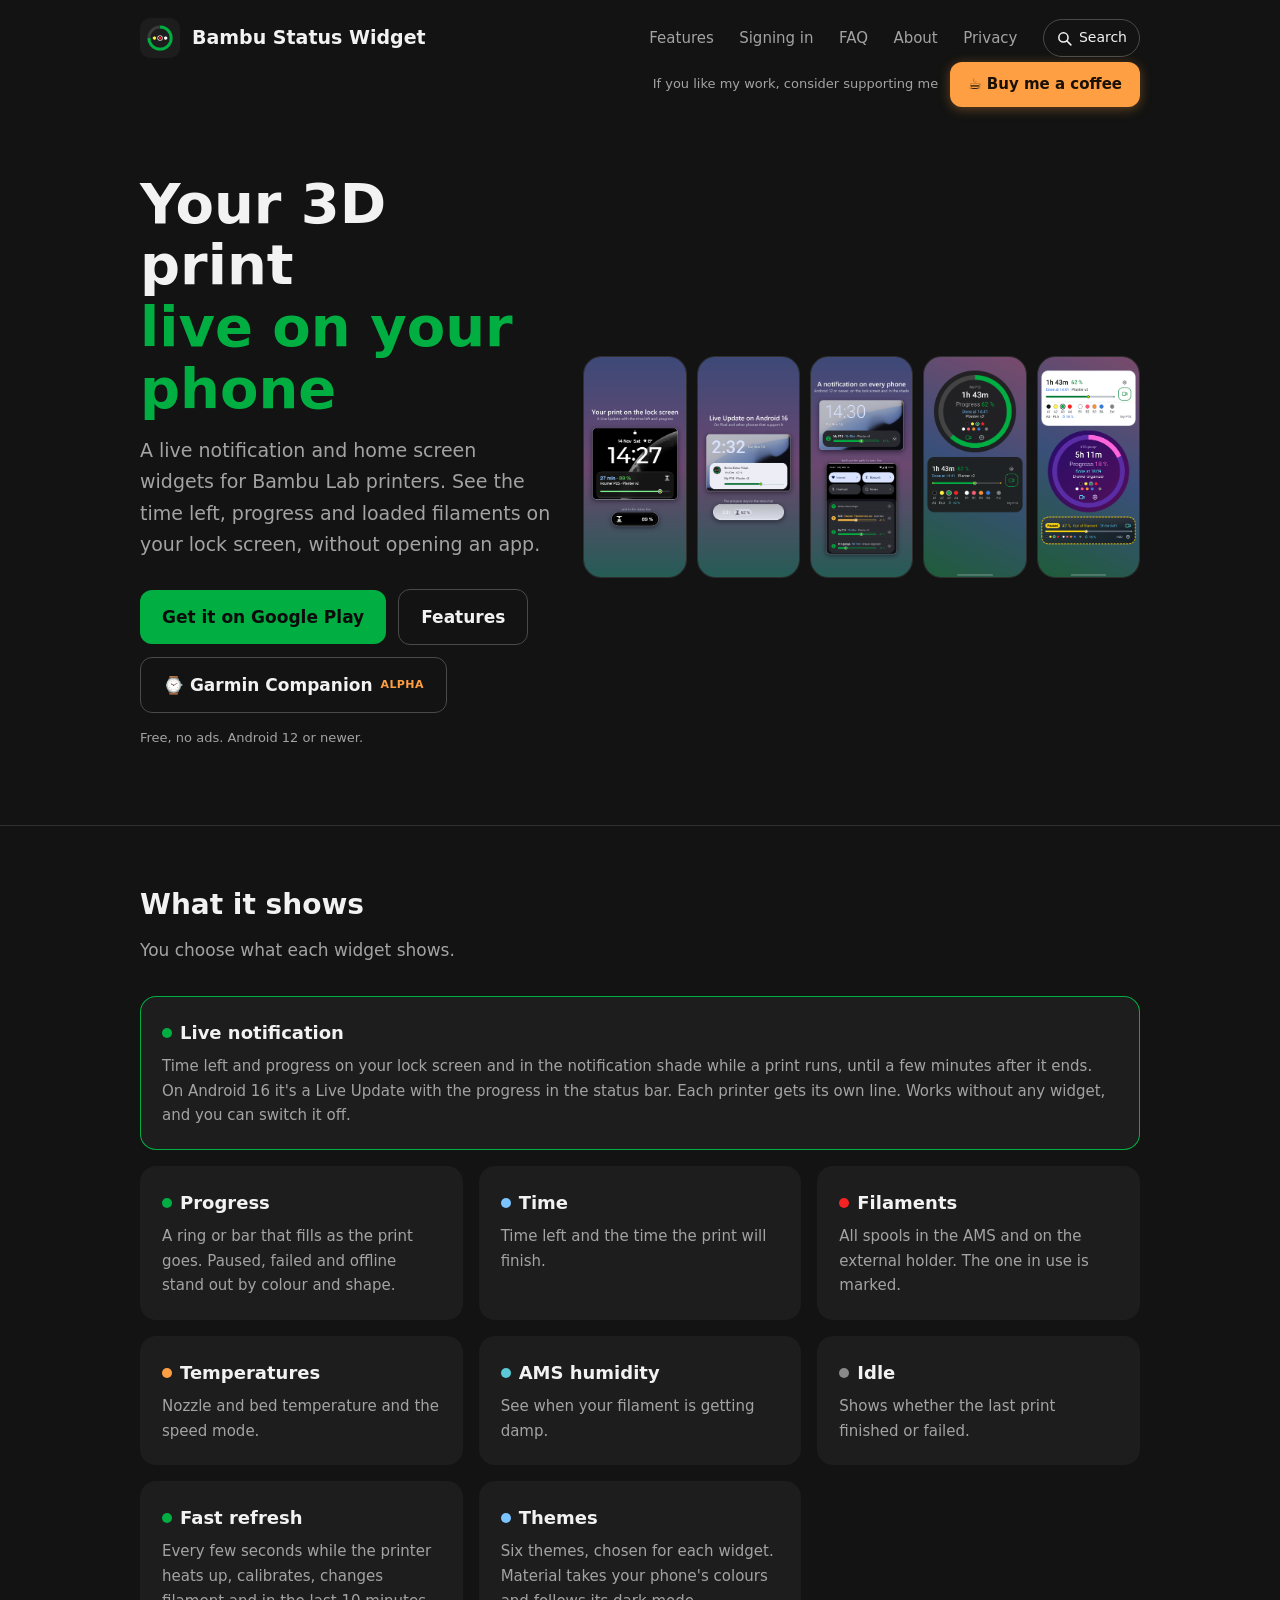
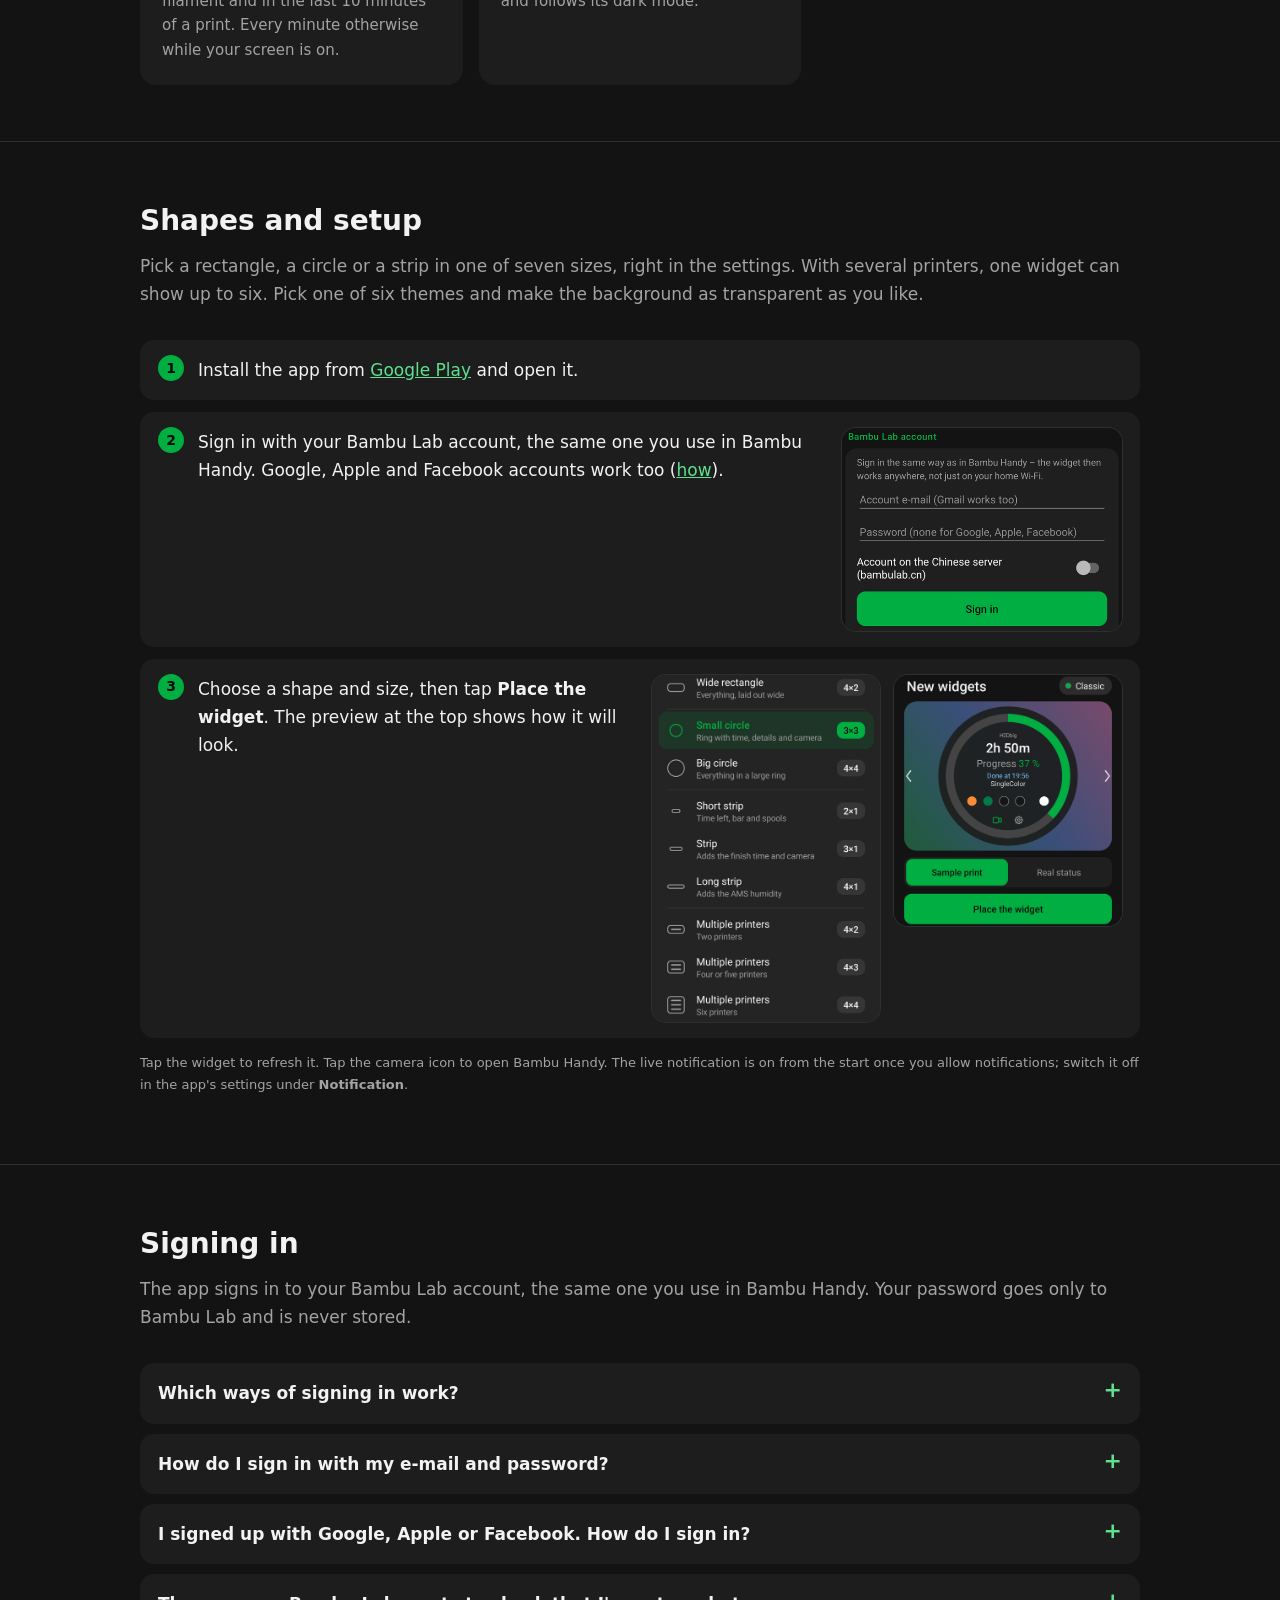
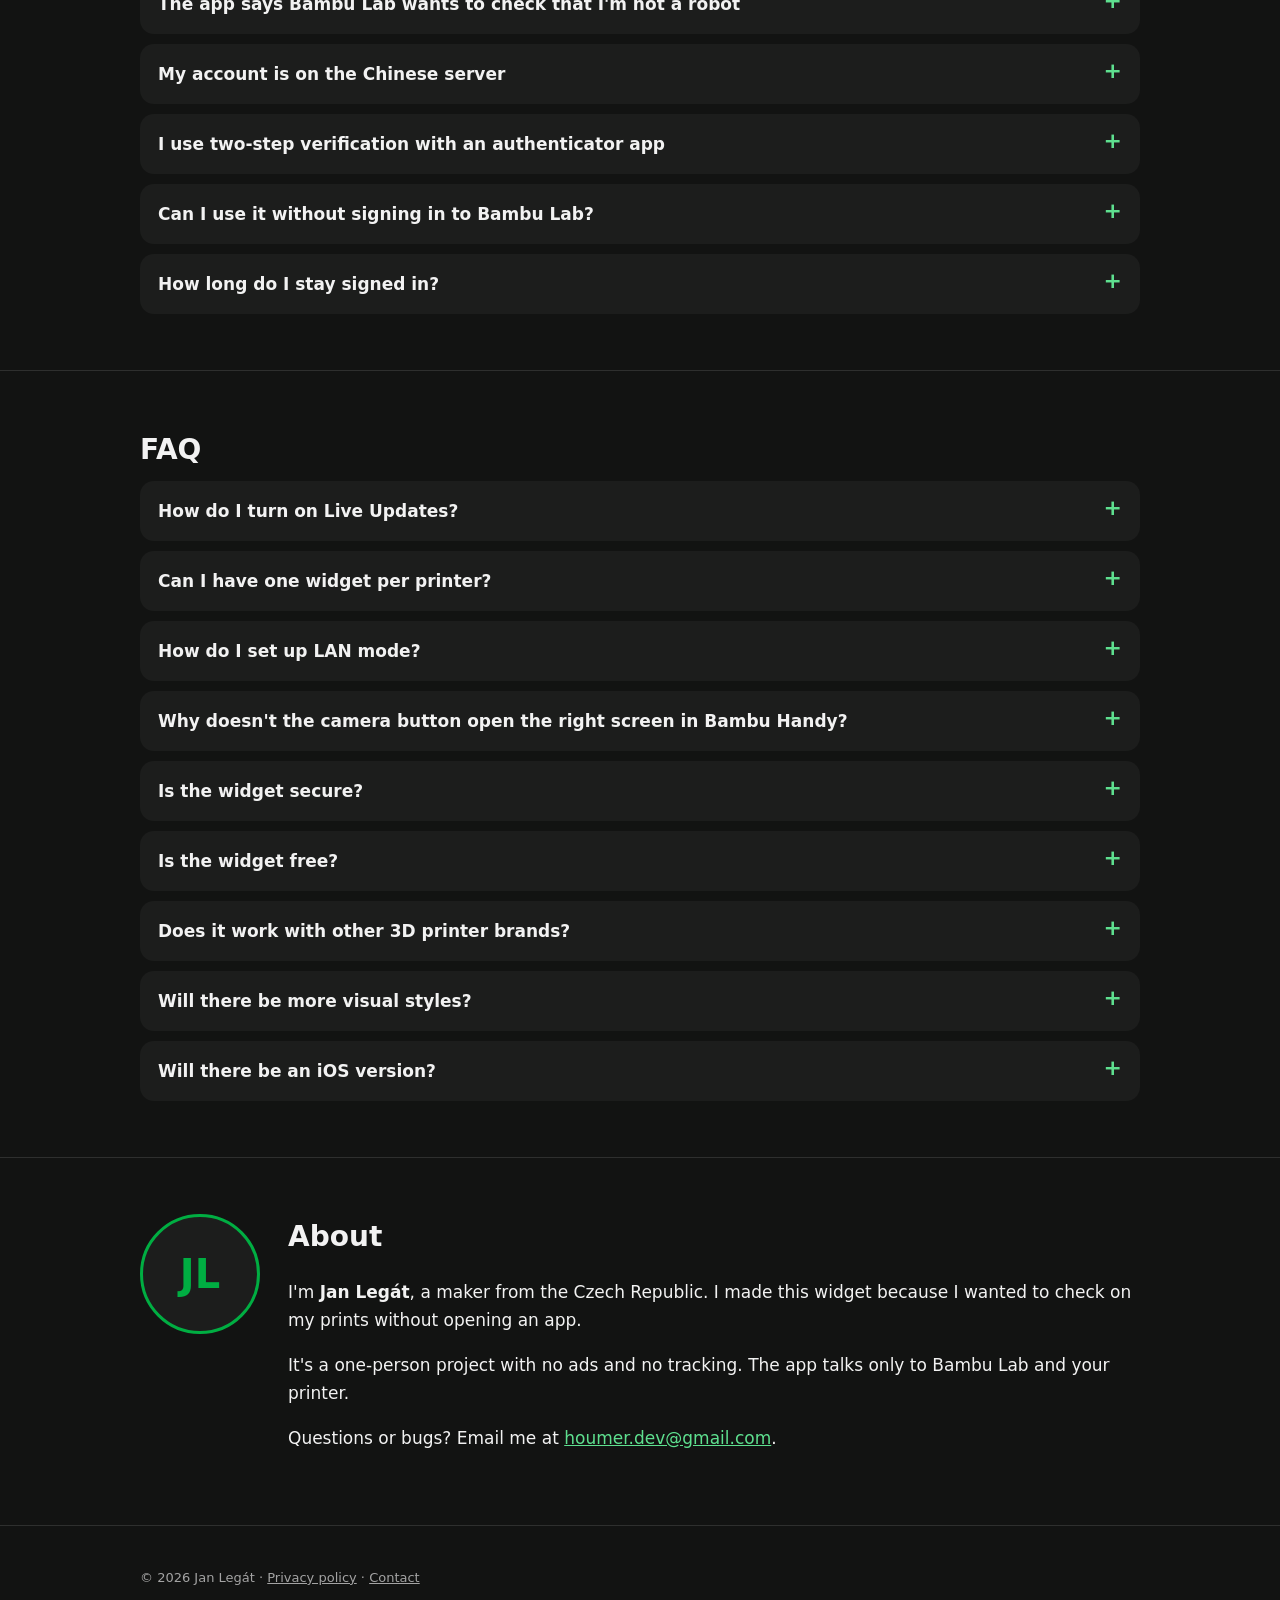
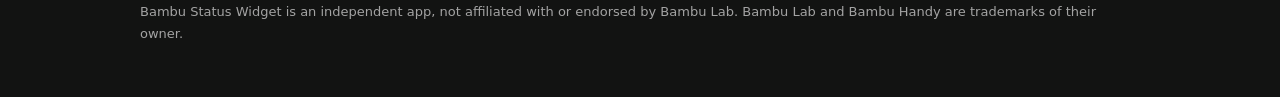
==== commit 5a4c6f63: "Search on privacy and join pages (privacy indexed); coffee line under the menu; step pictures beside" ====
--- a/index.html
+++ b/index.html
@@ -71,9 +71,9 @@
       <p class="sub">Pick a rectangle, a circle or a strip in one of seven sizes, right in the settings. With several printers, one widget can show up to six. Pick one of six themes and make the background as transparent as you like.</p>
       <ol class="steps">
         <li>Install the app from <a href="https://play.google.com/store/apps/details?id=app.bambuwidget">Google Play</a> and open it.</li>
-        <li>Sign in with your Bambu Lab account, the same one you use in Bambu Handy. Google, Apple and Facebook accounts work too (<a href="#sign-in">how</a>).
+        <li><span class="step-text">Sign in with your Bambu Lab account, the same one you use in Bambu Handy. Google, Apple and Facebook accounts work too (<a href="#sign-in">how</a>).</span>
           <img class="shot" src="assets/help/setup-signin.png" alt="The sign-in card in the app: account e-mail, password, a switch for the Chinese server and the Sign in button" loading="lazy"></li>
-        <li>Choose a shape and size, then tap <b>Place the widget</b>. The preview at the top shows how it will look.
+        <li><span class="step-text">Choose a shape and size, then tap <b>Place the widget</b>. The preview at the top shows how it will look.</span>
           <span class="shot-row"><img class="shot" src="assets/help/setup-shapes.png" alt="The shape list: wide rectangle, small and big circle, three strips and Multiple printers in three sizes" loading="lazy"><img class="shot" src="assets/help/setup-place.png" alt="The settings screen with a live preview of the round widget, the Classic theme and the Place the widget button" loading="lazy"></span></li>
       </ol>
       <p class="note">Tap the widget to refresh it. Tap the camera icon to open Bambu Handy. The live notification is on from the start once you allow notifications; switch it off in the app's settings under <b>Notification</b>.</p>
--- a/style.css
+++ b/style.css
@@ -211,3 +211,24 @@
   nav a, nav a:first-child { margin-left: 0; }
   .search-btn { margin-left: 0; }
 }
+
+/* Header: the support line sits right under the menu and Search, on its own row */
+.support { width: 100%; justify-content: flex-end; margin-top: -8px; }
+.support span { max-width: none; }
+
+/* Setup steps with a picture: text on the left, picture on the right (stacked on phones) */
+.steps li.has-shot, .steps li:has(img.shot) { display: grid; grid-template-columns: minmax(0, 1fr) auto; column-gap: 24px; align-items: start; }
+.steps li:has(img.shot) > img.shot { width: 280px; margin: 0; }
+.steps li:has(.shot-row) .shot-row { width: 470px; }
+.steps li:has(.shot-row) img.shot { margin: 0; }
+@media (max-width: 760px) {
+  .steps li:has(img.shot) { display: block; }
+  .steps li:has(img.shot) > img.shot { width: 100%; margin-top: 14px; }
+  .steps li:has(.shot-row) .shot-row { width: auto; margin-top: 14px; }
+}
+.steps li:has(.shot-row) .shot-row { flex-wrap: nowrap; }
+.steps li:has(.shot-row) .shot-row img.shot { flex: 1 1 0; min-width: 0; max-width: none; }
+@media (max-width: 760px) {
+  .steps li:has(.shot-row) .shot-row { flex-wrap: wrap; }
+  .steps li:has(.shot-row) .shot-row img.shot { flex: 1 1 220px; max-width: 300px; }
+}
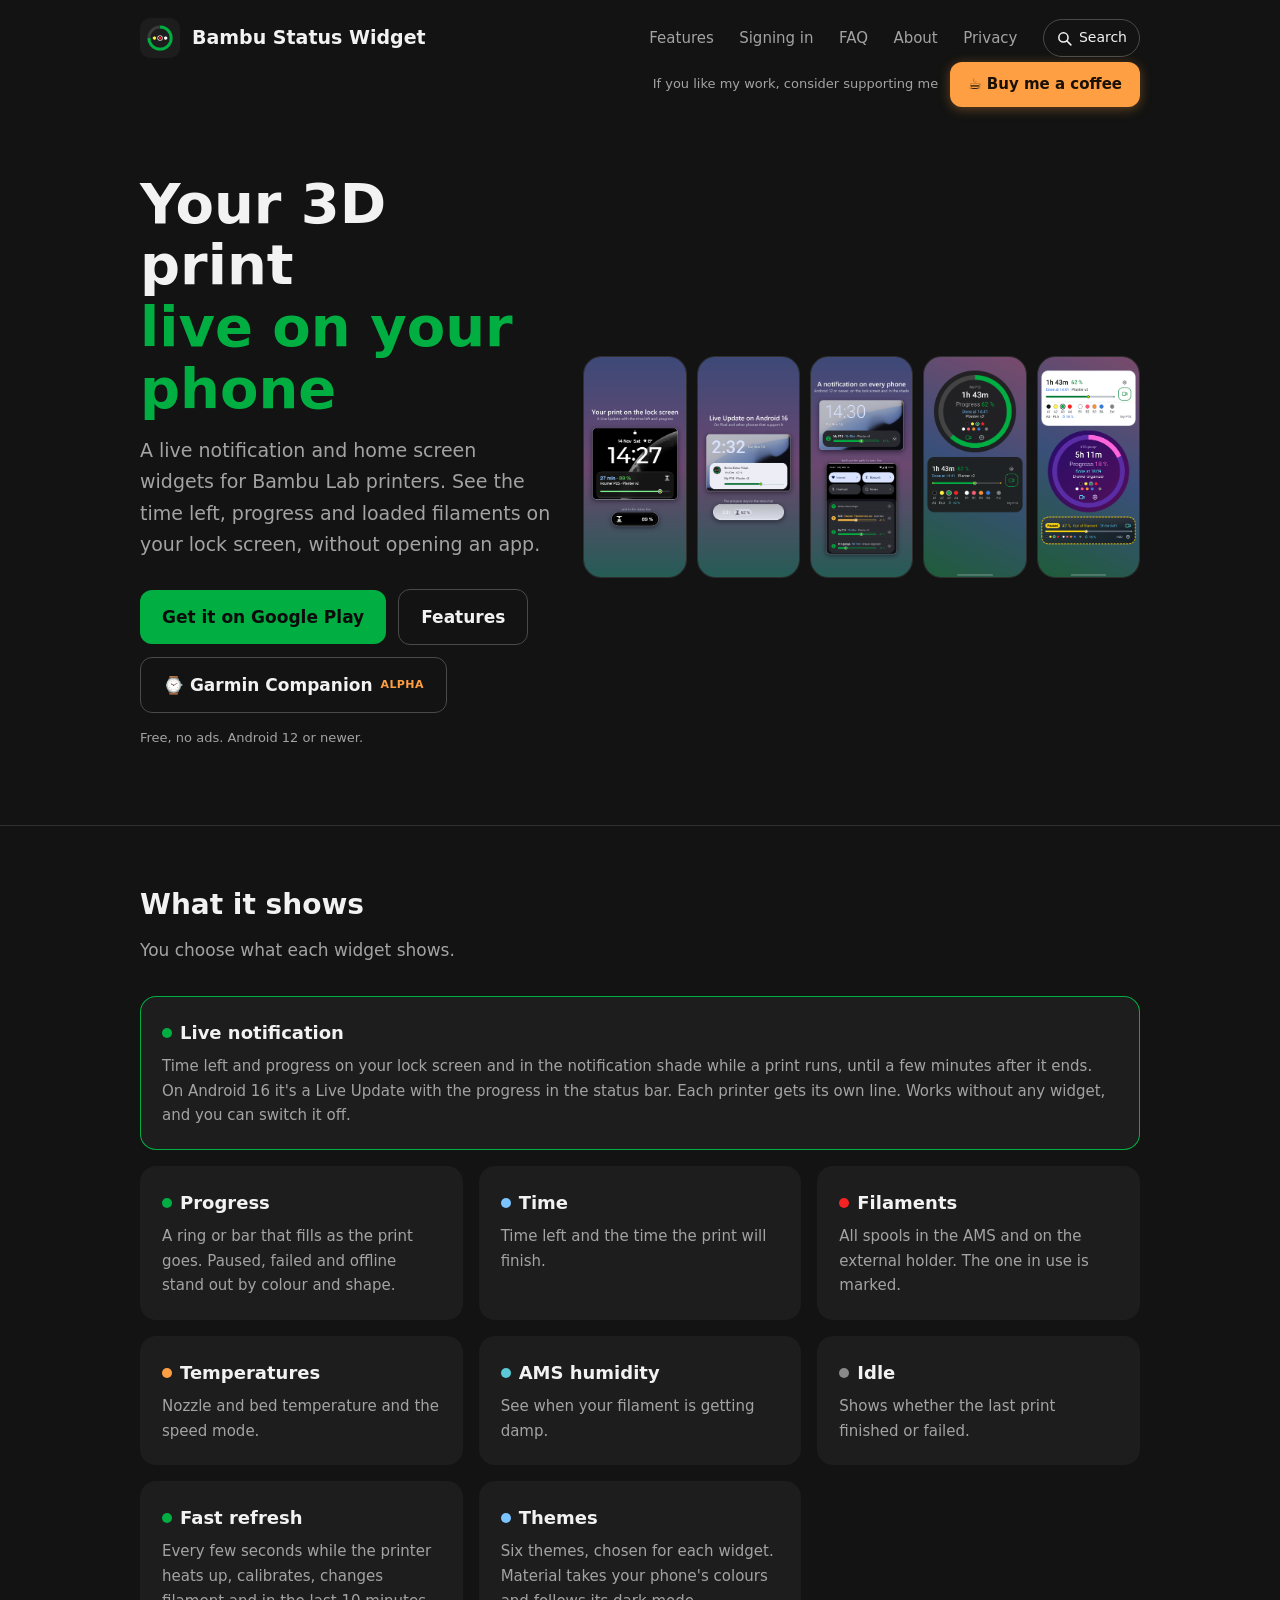
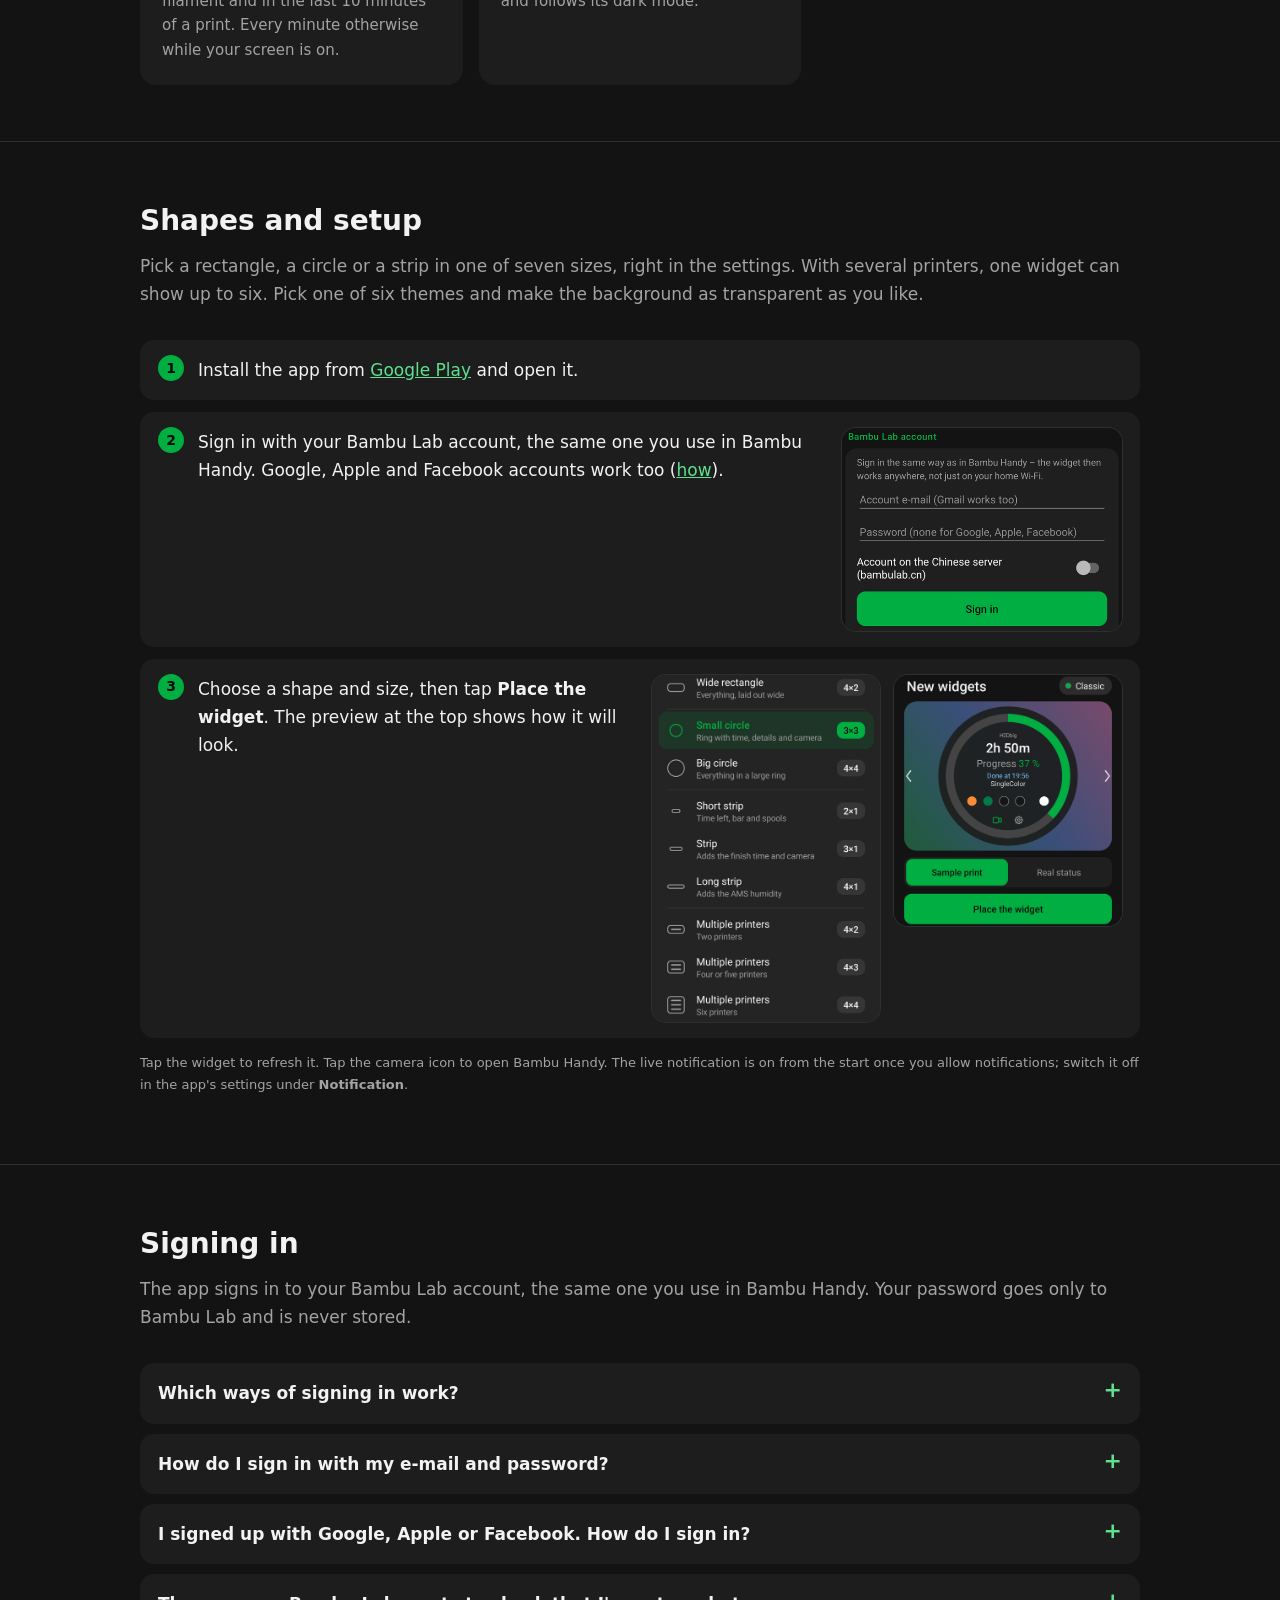
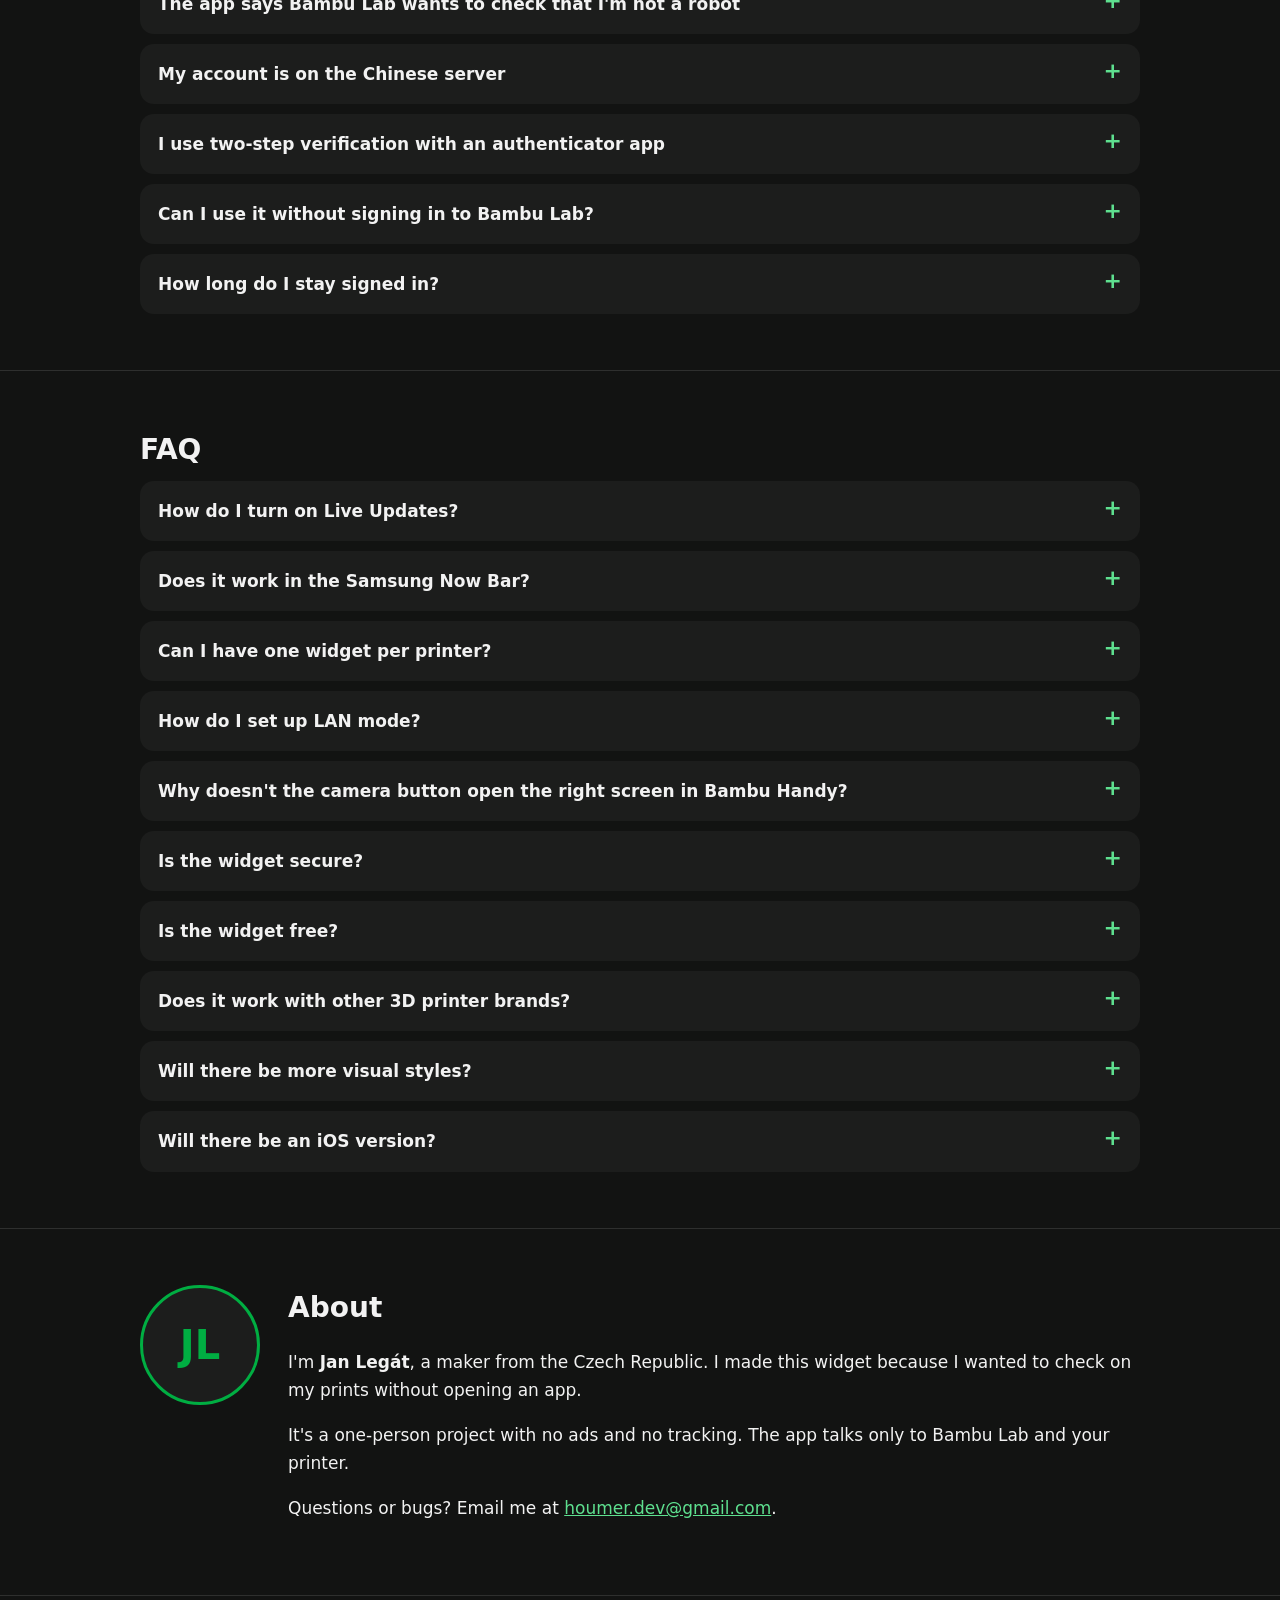
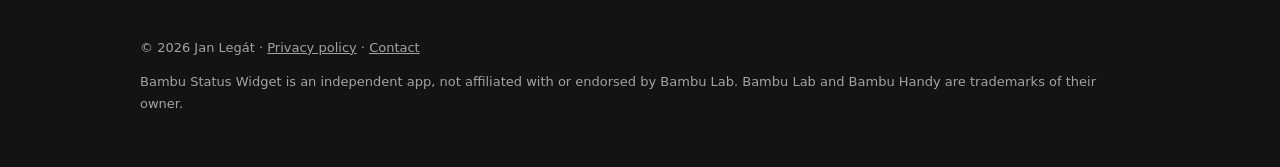
==== commit 5bd835b8: "FAQ: Samsung Now Bar workaround (Developer options switch); search words for Samsung Co-Authored-By:" ====
--- a/index.html
+++ b/index.html
@@ -138,6 +138,16 @@
           <summary>How do I turn on Live Updates?</summary>
           <p>Live Updates need Android 16 and a phone that shows them. Open the phone's settings, then <b>Notifications</b>, <b>Bambu Status Widget</b>, and allow <b>Live Updates</b> (the name differs a little between phone makers). Other phones get the regular live notification.</p>
         </details>
+        <details id="now-bar">
+          <summary>Does it work in the Samsung Now Bar?</summary>
+          <p>Yes, with a workaround. Samsung shows only apps from its own list in the Now Bar, so by default the print shows as a regular notification. Until Samsung adds the app, you can switch it on yourself:</p>
+          <ol>
+            <li>Turn on Developer options: open <b>Settings → About phone → Software information</b> and tap <b>Build number</b> seven times.</li>
+            <li>Open <b>Settings → Developer options</b> and turn on <b>Live notifications for all apps</b>.</li>
+            <li>Start a print, or the demo in the app. The time left and progress now show in the Now Bar on the lock screen.</li>
+          </ol>
+          <p>The switch is only on newer One UI versions; One UI 8.0 doesn't have it. It works for every app, so other apps' live notifications can show in the Now Bar too. Thanks to the tester who found it!</p>
+        </details>
         <details>
           <summary>Can I have one widget per printer?</summary>
           <p>Yes. Every widget can show a different printer, so you can put your main printer on one home screen page and another printer on the next. Place a widget, tap the gear on it (or long-press it and choose edit) and tap the printer it should show. Then place a second widget and pick the other printer.</p>
--- a/style.css
+++ b/style.css
@@ -232,3 +232,11 @@
   .steps li:has(.shot-row) .shot-row { flex-wrap: wrap; }
   .steps li:has(.shot-row) .shot-row img.shot { flex: 1 1 220px; max-width: 300px; }
 }
+
+/* Garmin watch picker */
+.watch-pick { display: flex; flex-wrap: wrap; gap: 10px; align-items: center; margin: 12px 0 6px; }
+.watch-pick select { flex: 1 1 240px; min-width: 0; width: 100%; max-width: 420px; padding: 11px 12px; border-radius: 12px; border: 1px solid #4a4a4a; background: #151615; color: var(--text); font: inherit; font-size: 15px; }
+.watch-pick select:focus { outline: 2px solid var(--green); outline-offset: 1px; }
+.watch-dl { padding: 11px 22px; }
+.watch-dl[aria-disabled="true"] { opacity: .45; pointer-events: none; }
+.watch-note { display: block; font-size: 13px; color: var(--dim); }
